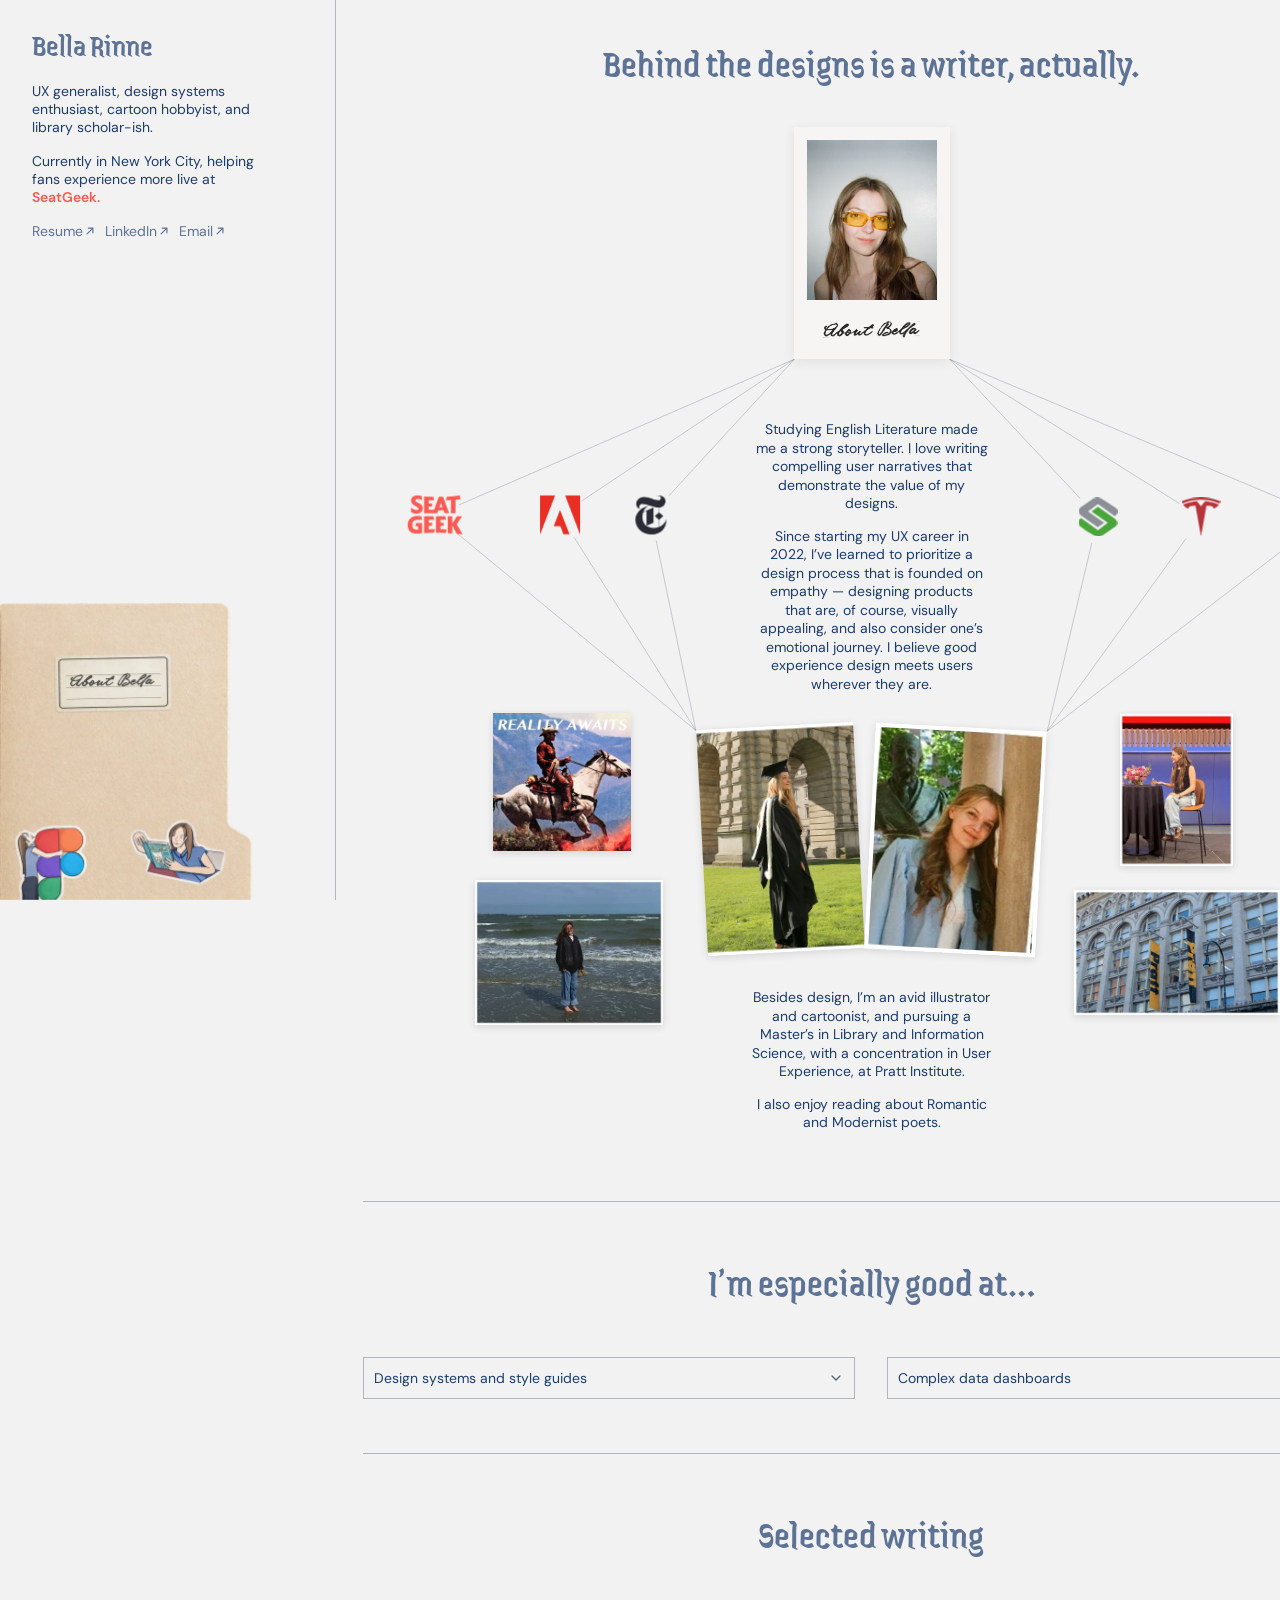
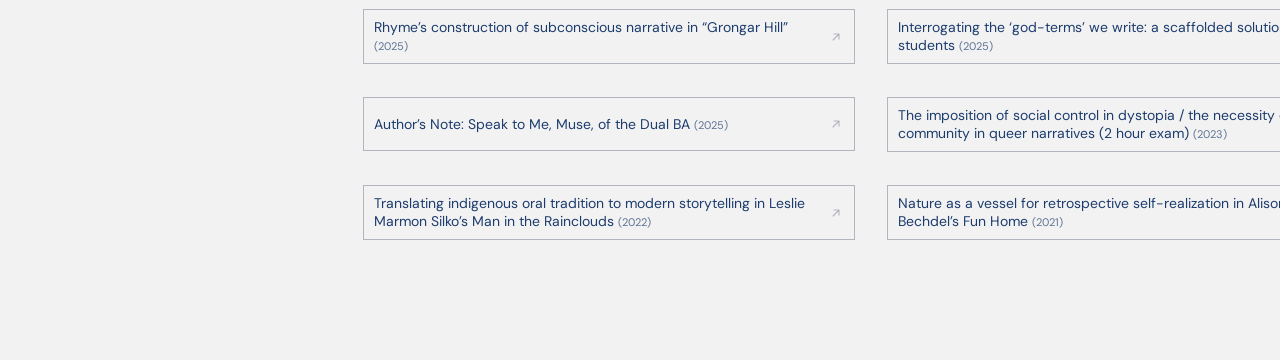
==== about.html @ 55ecacb4 "Build about page with photos flying out of the folder - About page from the Figma frame: hero collag" ====
<!DOCTYPE html>
<html lang="en">
<head>
    <meta charset="UTF-8">
    <meta name="viewport" content="width=device-width, initial-scale=1.0">
    <title>About — Bella Rinne</title>
    <meta name="description" content="Behind the designs is a writer, actually. About Bella Rinne, UX generalist and library scholar-ish.">
    <script>
        // Hide the photos until about.js flies them out of the folder (skipped for reduced motion).
        if (!window.matchMedia('(prefers-reduced-motion: reduce)').matches) document.documentElement.classList.add('intro');
    </script>
    <link rel="preconnect" href="https://fonts.googleapis.com">
    <link rel="preconnect" href="https://fonts.gstatic.com" crossorigin>
    <link href="https://fonts.googleapis.com/css2?family=DM+Sans:opsz,wght@9..40,400;9..40,600&family=Jaini&family=Jaini+Purva&display=swap" rel="stylesheet">
    <link rel="stylesheet" href="index.css">
    <link rel="stylesheet" href="site.css">
    <link rel="stylesheet" href="about.css">
    <script src="about.js" defer></script>
</head>

<body class="about">
    <aside class="sidebar">
        <a class="sidebar__name" href="index.html" aria-label="Bella Rinne — back to work">Bella Rinne</a>

        <div class="sidebar__bio">
            <p>UX generalist, design systems enthusiast, cartoon hobbyist, and library scholar-ish.</p>
            <p>Currently in New York City, helping fans experience more live at <strong class="sidebar__employer">SeatGeek.</strong></p>
        </div>

        <nav class="sidebar__links" aria-label="Contact">
            <a class="sidebar__link" href="https://read.cv/bellarinne" target="_blank" rel="noopener">Resume<svg class="sidebar__arrow" width="14" height="14" viewBox="0 0 14 14" aria-hidden="true"><use href="#icon-arrow"/></svg></a>
            <a class="sidebar__link" href="https://www.linkedin.com/in/bella-rinne/" target="_blank" rel="noopener">LinkedIn<svg class="sidebar__arrow" width="14" height="14" viewBox="0 0 14 14" aria-hidden="true"><use href="#icon-arrow"/></svg></a>
            <a class="sidebar__link" href="mailto:bella.rinne@columbia.edu">Email<svg class="sidebar__arrow" width="14" height="14" viewBox="0 0 14 14" aria-hidden="true"><use href="#icon-arrow"/></svg></a>
        </nav>
    </aside>

    <div class="divider" aria-hidden="true"></div>

    <!-- The folder, split into back and front so the photos can slide out between them -->
    <img class="folder-layer folder-layer--back collage__item collage__folder-back" src="assets/collage/folder-back.webp" alt="" aria-hidden="true">
    <img class="folder-layer folder-layer--front collage__item collage__folder-front" src="assets/collage/folder-front.webp" alt="" aria-hidden="true">

    <main class="about-page">
        <section class="about-hero" aria-labelledby="about-title">
            <h1 class="about-title about-reveal" id="about-title">Behind the designs is a writer, actually.</h1>

            <svg class="about-hero__lines about-reveal" viewBox="0 0 1016 1160" aria-hidden="true">
                <!-- polaroid corner → logo → centre photo corner; ends stop short of each logo -->
                <line x1="431.4" y1="359.2" x2="96.0" y2="504.9"/>
                <line x1="92.3" y1="531.9" x2="332.9" y2="730.5"/>
                <line x1="431.4" y1="359.2" x2="218.8" y2="500.9"/>
                <line x1="211.1" y1="537.3" x2="332.9" y2="730.5"/>
                <line x1="431.4" y1="359.2" x2="305.5" y2="496.2"/>
                <line x1="293.2" y1="540.7" x2="332.9" y2="730.5"/>
                <line x1="586.6" y1="359.2" x2="717.1" y2="498.3"/>
                <line x1="728.9" y1="542.6" x2="684.2" y2="731.2"/>
                <line x1="586.6" y1="359.2" x2="816.4" y2="503.5"/>
                <line x1="823.2" y1="538.4" x2="684.2" y2="731.2"/>
                <line x1="586.6" y1="359.2" x2="938.3" y2="507.2"/>
                <line x1="941.7" y1="533.2" x2="684.2" y2="731.2"/>
            </svg>

            <figure class="about-photo about-photo--polaroid" data-from="polaroid">
                <img class="about-photo__img" src="assets/collage/polaroid-photo.webp" alt="Bella in yellow-tinted sunglasses">
                <img class="about-polaroid__script about-reveal" src="assets/about/about-bella-script.webp" alt="About Bella">
            </figure>

            <ul class="about-logos" aria-label="Where I've worked">
                <li class="about-logo about-reveal" style="--cx: 72.2px; --cy: 515.3px;"><img src="assets/logos/seatgeek.svg" width="51" height="36" alt="SeatGeek"></li>
                <li class="about-logo about-reveal" style="--cx: 197.2px; --cy: 515.3px;"><img src="assets/logos/adobe.svg" width="39" height="38" alt="Adobe"></li>
                <li class="about-logo about-reveal" style="--cx: 287.9px; --cy: 515.3px;"><img src="assets/logos/nyt.svg" width="32" height="40" alt="The New York Times"></li>
                <li class="about-logo about-reveal" style="--cx: 734.9px; --cy: 517.3px;"><img src="assets/logos/symbotic.svg" width="39" height="39" alt="Symbotic"></li>
                <li class="about-logo about-reveal" style="--cx: 838.4px; --cy: 517.3px;"><img src="assets/logos/tesla.svg" width="39" height="39" alt="Tesla"></li>
                <li class="about-logo about-reveal" style="--cx: 962.3px; --cy: 517.3px;"><img src="assets/logos/wayfair.svg" width="39" height="39" alt="Wayfair"></li>
            </ul>

            <div class="about-copy about-copy--intro about-reveal">
                <p>Studying English Literature made me a strong storyteller. I love writing compelling user narratives that demonstrate the value of my designs.</p>
                <p>Since starting my UX career in 2022, I’ve learned to prioritize a design process that is founded on empathy — designing products that are, of course, visually appealing, and also consider one’s emotional journey. I believe good experience design meets users wherever they are.</p>
            </div>

            <img class="about-photo about-photo--horse" data-from="photo-54" src="assets/collage/image-54.webp" alt="“Reality Awaits” poster of a cowboy on a rearing horse">
            <img class="about-photo about-photo--beach" data-from="photo-52" src="assets/collage/image-52.webp" alt="Bella standing in the surf at the beach">
            <img class="about-photo about-photo--graduation" data-from="photo-51" src="assets/collage/image-51.webp" alt="Bella in graduation robes in front of a stone archway">
            <!-- TODO: stand-in cut from the mockup screenshot; replace with the real photo export -->
            <img class="about-photo about-photo--statue" data-from="statue" src="assets/about/statue-placeholder.webp" alt="Bella smiling beside a bronze bust">
            <img class="about-photo about-photo--stage" data-from="photo-50" src="assets/collage/image-50.webp" alt="Bella seated at a table on stage during a talk">
            <img class="about-photo about-photo--building" data-from="photo-53" src="assets/collage/image-53.webp" alt="Pratt Institute building with yellow banners">

            <div class="about-copy about-copy--outro about-reveal">
                <p>Besides design, I’m an avid illustrator and cartoonist, and pursuing a Master’s in Library and Information Science, with a concentration in User Experience, at Pratt Institute.</p>
                <p>I also enjoy reading about Romantic and Modernist poets.</p>
            </div>
        </section>

        <hr class="about-rule">

        <section class="about-section" aria-labelledby="skills-title">
            <h2 class="about-title" id="skills-title">I’m especially good at…</h2>
            <div class="about-grid">
                <!-- TODO: add the copy for each of these -->
                <details class="disclosure">
                    <summary>Design systems and style guides<svg class="disclosure__chevron" width="16" height="16" viewBox="0 0 16 16" aria-hidden="true"><path d="M4 6l4 4 4-4" fill="none" stroke="currentColor" stroke-width="1.2" stroke-linecap="round" stroke-linejoin="round"/></svg></summary>
                    <div class="disclosure__body"><p>Details coming soon.</p></div>
                </details>
                <details class="disclosure">
                    <summary>Complex data dashboards<svg class="disclosure__chevron" width="16" height="16" viewBox="0 0 16 16" aria-hidden="true"><path d="M4 6l4 4 4-4" fill="none" stroke="currentColor" stroke-width="1.2" stroke-linecap="round" stroke-linejoin="round"/></svg></summary>
                    <div class="disclosure__body"><p>Details coming soon.</p></div>
                </details>
            </div>
        </section>

        <hr class="about-rule">

        <section class="about-section" aria-labelledby="writing-title">
            <h2 class="about-title" id="writing-title">Selected writing</h2>
            <!-- TODO: link each piece (href="#" for now) -->
            <ul class="about-grid writing-list">
                <li><a class="writing-card" href="#"><span>Rhyme’s construction of subconscious narrative in “Grongar Hill” <span class="writing-card__year">(2025)</span></span><svg class="writing-card__arrow" width="16" height="16" viewBox="0 0 16 16" aria-hidden="true"><path d="M5 11l6-6M6 5h5v5" fill="none" stroke="currentColor" stroke-width="1.1" stroke-linecap="round" stroke-linejoin="round"/></svg></a></li>
                <li><a class="writing-card" href="#"><span>Interrogating the ‘god-terms’ we write: a scaffolded solution for students <span class="writing-card__year">(2025)</span></span><svg class="writing-card__arrow" width="16" height="16" viewBox="0 0 16 16" aria-hidden="true"><path d="M5 11l6-6M6 5h5v5" fill="none" stroke="currentColor" stroke-width="1.1" stroke-linecap="round" stroke-linejoin="round"/></svg></a></li>
                <li><a class="writing-card" href="#"><span>Author’s Note: Speak to Me, Muse, of the Dual BA <span class="writing-card__year">(2025)</span></span><svg class="writing-card__arrow" width="16" height="16" viewBox="0 0 16 16" aria-hidden="true"><path d="M5 11l6-6M6 5h5v5" fill="none" stroke="currentColor" stroke-width="1.1" stroke-linecap="round" stroke-linejoin="round"/></svg></a></li>
                <li><a class="writing-card" href="#"><span>The imposition of social control in dystopia / the necessity of community in queer narratives (2 hour exam) <span class="writing-card__year">(2023)</span></span><svg class="writing-card__arrow" width="16" height="16" viewBox="0 0 16 16" aria-hidden="true"><path d="M5 11l6-6M6 5h5v5" fill="none" stroke="currentColor" stroke-width="1.1" stroke-linecap="round" stroke-linejoin="round"/></svg></a></li>
                <li><a class="writing-card" href="#"><span>Translating indigenous oral tradition to modern storytelling in Leslie Marmon Silko’s Man in the Rainclouds <span class="writing-card__year">(2022)</span></span><svg class="writing-card__arrow" width="16" height="16" viewBox="0 0 16 16" aria-hidden="true"><path d="M5 11l6-6M6 5h5v5" fill="none" stroke="currentColor" stroke-width="1.1" stroke-linecap="round" stroke-linejoin="round"/></svg></a></li>
                <li><a class="writing-card" href="#"><span>Nature as a vessel for retrospective self-realization in Alison Bechdel’s Fun Home <span class="writing-card__year">(2021)</span></span><svg class="writing-card__arrow" width="16" height="16" viewBox="0 0 16 16" aria-hidden="true"><path d="M5 11l6-6M6 5h5v5" fill="none" stroke="currentColor" stroke-width="1.1" stroke-linecap="round" stroke-linejoin="round"/></svg></a></li>
            </ul>
        </section>
    </main>

    <svg width="0" height="0" style="position:absolute" aria-hidden="true">
        <symbol id="icon-arrow" viewBox="0 0 14 14"><path fill="currentColor" d="M10.5 4.1125C10.5 3.95779 10.4385 3.80942 10.3291 3.70002C10.2197 3.59062 10.0714 3.52917 9.91667 3.52917L5.25 3.5C5.09529 3.5 4.94692 3.56146 4.83752 3.67085C4.72812 3.78025 4.66667 3.92862 4.66667 4.08333C4.66667 4.23804 4.72812 4.38642 4.83752 4.49581C4.94692 4.60521 5.09529 4.66667 5.25 4.66667H8.49333L3.66917 9.5025C3.61449 9.55673 3.5711 9.62125 3.54148 9.69233C3.51187 9.76341 3.49662 9.83966 3.49662 9.91667C3.49662 9.99367 3.51187 10.0699 3.54148 10.141C3.5711 10.2121 3.61449 10.2766 3.66917 10.3308C3.72339 10.3855 3.78791 10.4289 3.859 10.4585C3.93008 10.4881 4.00633 10.5034 4.08333 10.5034C4.16034 10.5034 4.23659 10.4881 4.30767 10.4585C4.37875 10.4289 4.44327 10.3855 4.4975 10.3308L9.33333 5.495V8.75C9.33333 8.90471 9.39479 9.05308 9.50419 9.16248C9.61358 9.27187 9.76196 9.33333 9.91667 9.33333C10.0714 9.33333 10.2197 9.27187 10.3291 9.16248C10.4385 9.05308 10.5 8.90471 10.5 8.75V4.1125Z"/></symbol>
    </svg>
</body>
</html>
---- index.css ----
/* ==========================================================================
   Design System — source: Figma "Portfolio" › Design System
   ========================================================================== */

:root {
    /* Color variables (Figma: Variable collection) */
    --color-primary: #1c3c6e;
    --color-secondary: #5d7396;
    --color-background: #f3f2f2;
    --color-secondary-background: #dde0e5;
    --color-border: #b1b5bd;

    /* Values used in the design system but not bound to a variable */
    --color-heading: #4f70a2;
    --color-tag-text: #4e5a6d;
    --color-text-muted: rgba(28, 60, 110, 0.7);   /* Primary @ 70% */
    --color-link-hover: rgba(28, 60, 110, 0.4);   /* Primary @ 40% */
    --color-tag-background: rgba(28, 60, 110, 0.1); /* Primary @ 10% */

    /* Font families */
    --font-display: "Jaini", system-ui, sans-serif;
    --font-body: "DM Sans", system-ui, sans-serif;
}

/* Reset ------------------------------------------------------------------ */

*,
*::before,
*::after {
    box-sizing: border-box;
}

html,
body {
    margin: 0;
    padding: 0;
}

h1, h2, p, ul {
    margin: 0;
}

ul {
    list-style: none;
    padding: 0;
}

img {
    max-width: 100%;
}

/* Base ------------------------------------------------------------------- */

body {
    background-color: var(--color-background);
    color: var(--color-primary);
    font-family: var(--font-body);
    font-optical-sizing: auto;
    font-size: 14px;
    font-weight: 400;
    line-height: normal;
    -webkit-font-smoothing: antialiased;
}

/* Typography ------------------------------------------------------------- */

/* Header 1 — Jaini 40 / 46 */
h1,
.heading-1 {
    font-family: var(--font-display);
    font-size: 40px;
    font-weight: 400;
    line-height: 46px;
    color: var(--color-heading);
}

/* Header 2 — Jaini 32 / auto */
h2,
.heading-2 {
    font-family: var(--font-display);
    font-size: 32px;
    font-weight: 400;
    line-height: normal;
    color: var(--color-heading);
}

/* Text 1 — DM Sans 14 / auto */
p,
li,
.text-1 {
    font-family: var(--font-body);
    font-size: 14px;
    font-weight: 400;
    line-height: normal;
    color: var(--color-primary);
}

/* Text 2 — DM Sans 11 / auto */
small,
.text-2 {
    font-family: var(--font-body);
    font-size: 11px;
    font-weight: 400;
    line-height: normal;
    color: var(--color-text-muted);
}

/* Links ------------------------------------------------------------------ */

a,
.link {
    font-family: var(--font-body);
    font-size: 14px;
    line-height: normal;
    color: var(--color-text-muted);
    text-decoration: none;
    transition: color 0.15s ease;
}

a:hover,
a:focus-visible,
.link:hover {
    color: var(--color-link-hover);
}

a:focus-visible {
    outline: 2px solid var(--color-secondary);
    outline-offset: 2px;
    border-radius: 2px;
}

/* Tag -------------------------------------------------------------------- */

.tag {
    display: inline-flex;
    align-items: center;
    justify-content: center;
    padding: 2px 6px;
    border-radius: 4px;
    background-color: var(--color-tag-background);
    font-family: var(--font-body);
    font-size: 11px;
    font-weight: 400;
    line-height: normal;
    color: var(--color-tag-text);
    white-space: nowrap;
}
---- site.css ----
/* ==========================================================================
   Shared page chrome — sidebar, divider and the folder collage.
   Used by the home and about pages.
   ========================================================================== */

:root {
    --page-padding: 32px;
    --sidebar-width: 231px;
    --divider-x: 355.5px;          /* 32 + 231 + 92 */
}

/* Both pages crossfade into each other where the browser supports it */
@view-transition {
    navigation: auto;
}

.visually-hidden {
    position: absolute;
    width: 1px;
    height: 1px;
    margin: -1px;
    overflow: hidden;
    clip: rect(0 0 0 0);
    white-space: nowrap;
}

/* Sidebar ---------------------------------------------------------------- */

.sidebar {
    position: fixed;
    top: 23px;
    left: var(--page-padding);
    z-index: 2;
    display: flex;
    flex-direction: column;
    gap: 16px;
    width: var(--sidebar-width);
}

.sidebar__name {
    font-family: "Jaini Purva", var(--font-display);
    font-size: 32px;
    line-height: normal;
    color: var(--color-secondary);
}

.sidebar__links {
    display: flex;
    gap: 8px;
}

.sidebar__link {
    display: inline-flex;
    align-items: center;
    color: var(--color-secondary);
}

.sidebar__arrow {
    display: block;
    flex: none;
}

.sidebar__bio {
    display: flex;
    flex-direction: column;
    gap: 16px;
}

.sidebar__employer {
    font-weight: 600;
    color: #f95a52;
}

.divider {
    position: fixed;
    top: 0;
    bottom: 0;
    left: var(--divider-x);
    width: 0;
    border-left: 0.5px solid rgba(78, 90, 109, 0.4);
}

/* Collage (bottom-left, positions from the 1440×900 frame) ---------------
   The folder is the link to the about page. Each photo has a resting pose
   (--x, --y, --r). On hover, home.js gives each one a slightly random
   "spilled" pose (--hx, --hy, --hr) and timing, different every time. */

.collage {
    position: fixed;
    left: 0;
    bottom: 0;
    z-index: 1;
    display: block;
    width: 300px;
    height: 360px;
    cursor: pointer;
}

.collage:focus-visible {
    outline: 2px solid var(--color-secondary);
    outline-offset: -4px;
    border-radius: 8px;
}

.collage__item {
    --x: 0px;
    --y: 0px;
    --r: 0deg;
    --hx: var(--x);
    --hy: var(--y);
    --hr: var(--r);
    position: absolute;
    display: block;
    object-fit: cover;
    transform: translate(var(--x), var(--y)) rotate(var(--r));
    /* duration, easing and delay are re-randomised by home.js on every hover */
    transition: transform var(--dur, 450ms) var(--ease, cubic-bezier(0.34, 1.4, 0.64, 1)) var(--delay, 0ms);
}

.collage:hover .collage__item,
.collage:focus-visible .collage__item {
    transform: translate(var(--hx), var(--hy)) rotate(var(--hr));
}

.collage__folder-back {
    left: -10.71px;
    bottom: 14.58px;
    width: 315.17px;
    height: 287.98px;
    object-position: bottom;
    --r: 89.49deg;
    box-shadow: 0 1px 1.1px rgba(0, 0, 0, 0.52);
}

.collage__photo-50 {               /* red balcony */
    left: 45.54px;
    bottom: 180.02px;
    width: 122.55px;
    height: 163.87px;
    --r: 5.09deg;
    box-shadow: 1px -1px 2px rgba(0, 0, 0, 0.03);
}

.collage__photo-51 {               /* archway */
    left: 140.51px;
    bottom: 161.05px;
    width: 127.05px;
    height: 169.9px;
    --r: 2.15deg;
    box-shadow: -2px 1px 1.1px rgba(0, 0, 0, 0.4), -2px 2px 4.3px rgba(0, 0, 0, 0.38);
}

.collage__polaroid {               /* polaroid: white frame + photo move together */
    left: 182.03px;
    bottom: 72.81px;
    width: 88.22px;
    height: 112.18px;
    background: #fff;
    --r: 5deg;
    box-shadow: 0 4px 7.9px rgba(0, 0, 0, 0.14);
}

.collage__polaroid img {
    position: absolute;
    left: 5.66px;
    top: 7.15px;
    width: 73.77px;
    height: 82.52px;
    object-fit: cover;
}

.collage__photo-52 {               /* beach */
    left: 125.24px;
    bottom: -21.76px;
    width: 161.64px;
    height: 125.21px;
    --r: 6deg;
    box-shadow: -2px -2px 3.9px rgba(0, 0, 0, 0.1);
}

.collage__photo-53 {               /* blue building */
    left: 0;
    bottom: 212.57px;
    width: 166px;
    height: 101.52px;
    --r: -1.92deg;
    box-shadow: 2px 4px 2px rgba(0, 0, 0, 0.39);
}

.collage__photo-54 {               /* horse poster */
    left: 171.2px;
    bottom: 159.62px;
    width: 76.02px;
    height: 76.02px;
    --r: -4deg;
    box-shadow: 1px 1px 1.1px rgba(0, 0, 0, 0.13), 2px -1px 3.9px rgba(0, 0, 0, 0.25);
}

.collage__folder-front {
    left: -2px;
    bottom: 0;
    width: 282px;
    height: 306px;
}

@media (prefers-reduced-motion: reduce) {
    .collage__item {
        transition: none;
    }
}
---- about.css ----
/* ==========================================================================
   About page — source: Figma "Portfolio" › About (1440 wide)
   The hero is an art-directed collage, so its pieces are placed absolutely
   on a 1016px-wide stage. Positions are taken from the Figma frame.
   ========================================================================== */

:root {
    --divider-x: 335px;
    --content-x: 363px;
    --stage-width: 1016px;
    --line-color: rgba(78, 90, 109, 0.28);
}

body.about {
    overflow-x: hidden;
}

/* The page sits between the folder's back (z 1) and front (z 3), so the
   photos can slide out from inside the folder. */
.about .sidebar { z-index: 4; }

.folder-layer {
    position: fixed;
    pointer-events: none;
}

.folder-layer--back  { z-index: 1; }
.folder-layer--front { z-index: 3; }

.about-page {
    position: relative;
    z-index: 2;
    width: calc(var(--content-x) + var(--stage-width));
    padding-left: var(--content-x);
    padding-bottom: 120px;
}

.about-title {
    font-family: "Jaini Purva", var(--font-display);
    font-size: 40px;
    line-height: 46px;
    font-weight: 400;
    text-align: center;
    color: var(--color-secondary);
}

/* Hero ------------------------------------------------------------------- */

.about-hero {
    position: relative;
    width: var(--stage-width);
    height: 1160px;
}

.about-hero > .about-title {
    position: absolute;
    top: 40px;
    left: 0;
    right: 0;
}

.about-hero__lines {
    position: absolute;
    inset: 0;
    width: 100%;
    height: 100%;
    overflow: visible;
}

.about-hero__lines line {
    stroke: var(--line-color);
    stroke-width: 1;
}

.about-photo {
    --r: 0deg;
    position: absolute;
    margin: 0;
    display: block;
    object-fit: cover;
    rotate: var(--r);
    box-shadow: 0 2px 8px rgba(0, 0, 0, 0.12);
}

.about-photo--polaroid {
    left: 431.4px;
    top: 126.9px;
    width: 155.2px;
    height: 232.3px;
    background: #f7f5f4;
    box-shadow: 0 3px 12px rgba(0, 0, 0, 0.08);
}

.about-photo--polaroid .about-photo__img {
    position: absolute;
    left: 8.2%;
    top: 5.5%;
    width: 83.6%;
    height: 68.9%;
    object-fit: cover;
}

.about-polaroid__script {
    position: absolute;
    left: 50%;
    top: 194px;
    width: 97px;
    margin-left: -48.5px;          /* centred without translate, which the fade-in animates */
}

.about-photo--horse      { left: 129.8px; top: 712.5px; width: 138.6px; height: 138.6px; }
.about-photo--beach      { left: 112.2px; top: 880.4px; width: 187.4px; height: 144.4px; }
.about-photo--graduation { left: 338.7px; top: 726.3px; width: 157.2px; height: 226.3px; --r: -3deg; }
.about-photo--statue     { left: 507.4px; top: 726.6px; width: 171px;   height: 225.6px; --r: 3deg; border: 4px solid #fff; }
.about-photo--stage      { left: 757.4px; top: 714.4px; width: 112.2px; height: 151.3px; }
.about-photo--building   { left: 710.5px; top: 890px;   width: 206px;   height: 125px; }

.about-logos {
    position: absolute;
    inset: 0;
    pointer-events: none;
}

.about-logo {
    position: absolute;
    left: var(--cx);
    top: var(--cy);
    translate: -50% -50%;
}

.about-logo img {
    display: block;
    height: 39px;
    width: auto;
}

.about-copy {
    position: absolute;
    display: flex;
    flex-direction: column;
    gap: 14px;
    text-align: center;
}

.about-copy p {
    line-height: 18.5px;
}

.about-copy--intro { left: 392.5px; top: 420px; width: 232px; }
.about-copy--outro { left: 383.5px; top: 988px; width: 250px; }

/* Sections below the hero ----------------------------------------------- */

.about-rule {
    width: var(--stage-width);
    margin: 41px 0 0;
    border: 0;
    border-top: 0.5px solid rgba(78, 90, 109, 0.4);
}

.about-section {
    width: var(--stage-width);
    padding-top: 57px;
    display: flex;
    flex-direction: column;
    gap: 52px;
}

.about-section + .about-rule {
    margin-top: 54px;
}

.about-grid {
    display: grid;
    grid-template-columns: 1fr 1fr;
    gap: 33px 32px;
    align-items: start;
}

.disclosure {
    border: 0.5px solid var(--color-border);
}

.disclosure summary {
    display: flex;
    align-items: center;
    justify-content: space-between;
    min-height: 40px;
    padding: 0 10px;
    color: var(--color-primary);
    cursor: pointer;
    list-style: none;
}

.disclosure summary::-webkit-details-marker { display: none; }

.disclosure__chevron {
    flex: none;
    color: var(--color-tag-text);
    transition: rotate 200ms ease;
}

.disclosure[open] .disclosure__chevron { rotate: 180deg; }

.disclosure__body {
    padding: 0 10px 12px;
}

.disclosure summary:focus-visible,
.writing-card:focus-visible {
    outline: 2px solid var(--color-secondary);
    outline-offset: 2px;
}

.writing-list li { display: flex; }

.writing-card {
    display: flex;
    align-items: center;
    justify-content: space-between;
    gap: 16px;
    width: 100%;
    min-height: 54px;
    padding: 8px 10px;
    border: 0.5px solid var(--color-border);
    color: var(--color-primary);
    line-height: 18px;
    transition: border-color 150ms ease;
}

.writing-card:hover,
.writing-card:focus-visible {
    color: var(--color-primary);
    border-color: var(--color-secondary);
}

.writing-card__year {
    font-size: 11px;
    color: var(--color-text-muted);
}

.writing-card__arrow {
    flex: none;
    color: var(--color-border);
    transition: color 150ms ease;
}

.writing-card:hover .writing-card__arrow { color: var(--color-secondary); }

/* Intro: hidden until about.js runs it (html.intro is set in <head>).
   Failsafe: if the script never runs, everything shows after 2.5s. */

.intro .about-photo,
.intro .about-reveal {
    opacity: 0;
    animation: intro-failsafe 0s linear 2.5s forwards;
}

@keyframes intro-failsafe {
    to { opacity: 1; }
}
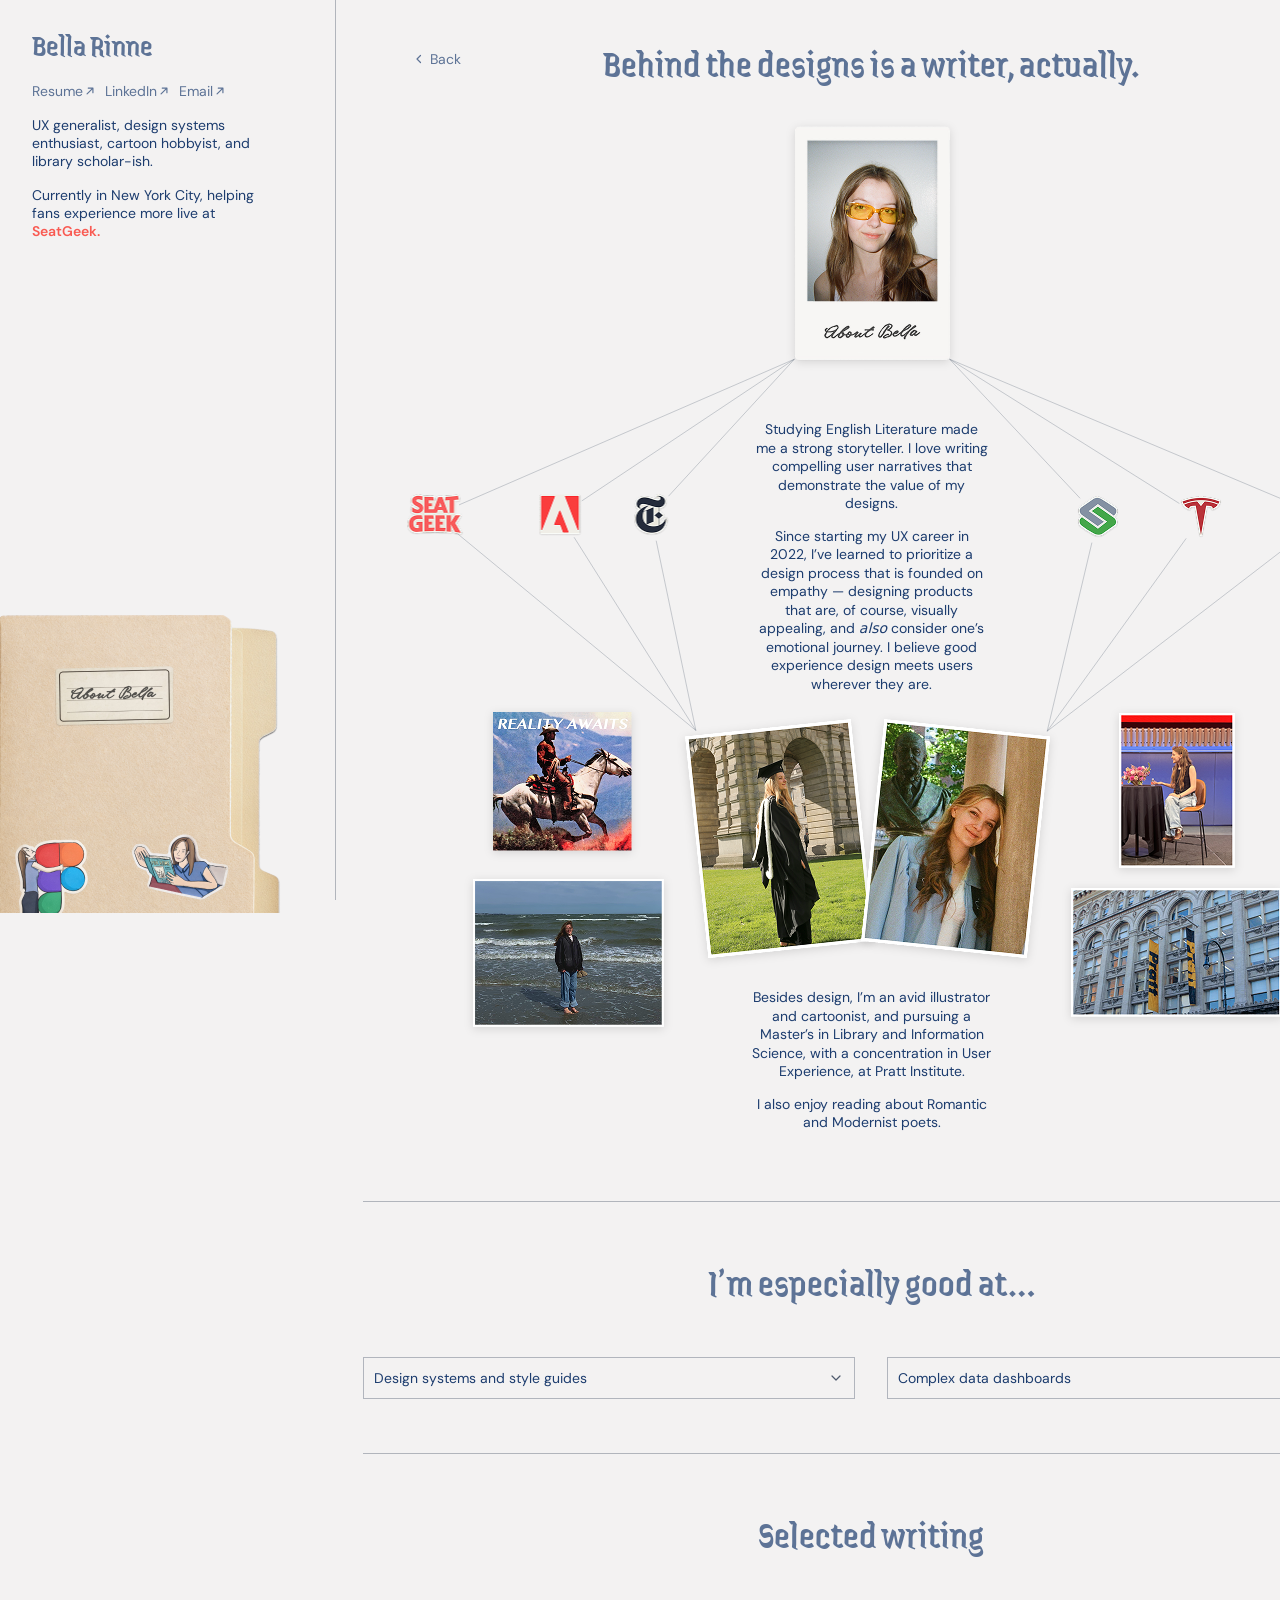
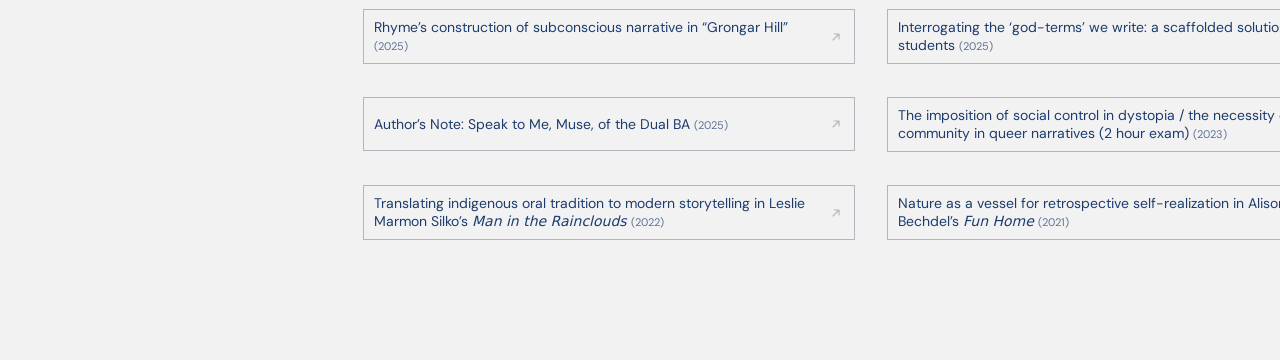
==== commit 5a471a44: "About page: use exported images and updated design - Exported polaroid, photos, folder and logo stic" ====
--- a/about.html
+++ b/about.html
@@ -22,26 +22,27 @@
     <aside class="sidebar">
         <a class="sidebar__name" href="index.html" aria-label="Bella Rinne — back to work">Bella Rinne</a>
 
-        <div class="sidebar__bio">
-            <p>UX generalist, design systems enthusiast, cartoon hobbyist, and library scholar-ish.</p>
-            <p>Currently in New York City, helping fans experience more live at <strong class="sidebar__employer">SeatGeek.</strong></p>
-        </div>
-
         <nav class="sidebar__links" aria-label="Contact">
             <a class="sidebar__link" href="https://read.cv/bellarinne" target="_blank" rel="noopener">Resume<svg class="sidebar__arrow" width="14" height="14" viewBox="0 0 14 14" aria-hidden="true"><use href="#icon-arrow"/></svg></a>
             <a class="sidebar__link" href="https://www.linkedin.com/in/bella-rinne/" target="_blank" rel="noopener">LinkedIn<svg class="sidebar__arrow" width="14" height="14" viewBox="0 0 14 14" aria-hidden="true"><use href="#icon-arrow"/></svg></a>
             <a class="sidebar__link" href="mailto:bella.rinne@columbia.edu">Email<svg class="sidebar__arrow" width="14" height="14" viewBox="0 0 14 14" aria-hidden="true"><use href="#icon-arrow"/></svg></a>
         </nav>
+
+        <div class="sidebar__bio">
+            <p>UX generalist, design systems enthusiast, cartoon hobbyist, and library scholar-ish.</p>
+            <p>Currently in New York City, helping fans experience more live at <strong class="sidebar__employer">SeatGeek.</strong></p>
+        </div>
     </aside>
 
     <div class="divider" aria-hidden="true"></div>
 
     <!-- The folder, split into back and front so the photos can slide out between them -->
-    <img class="folder-layer folder-layer--back collage__item collage__folder-back" src="assets/collage/folder-back.webp" alt="" aria-hidden="true">
-    <img class="folder-layer folder-layer--front collage__item collage__folder-front" src="assets/collage/folder-front.webp" alt="" aria-hidden="true">
+    <img class="folder-layer folder-layer--back" src="assets/about/folder-back.png" alt="" aria-hidden="true">
+    <img class="folder-layer folder-layer--front" src="assets/about/folder-front.png" alt="" aria-hidden="true">
 
     <main class="about-page">
         <section class="about-hero" aria-labelledby="about-title">
+            <a class="about-back about-reveal" href="index.html"><svg width="14" height="14" viewBox="0 0 14 14" aria-hidden="true"><path d="M8.5 3.5L5 7l3.5 3.5" fill="none" stroke="currentColor" stroke-width="1.2" stroke-linecap="round" stroke-linejoin="round"/></svg>Back</a>
             <h1 class="about-title about-reveal" id="about-title">Behind the designs is a writer, actually.</h1>
 
             <svg class="about-hero__lines about-reveal" viewBox="0 0 1016 1160" aria-hidden="true">
@@ -60,32 +61,28 @@
                 <line x1="941.7" y1="533.2" x2="684.2" y2="731.2"/>
             </svg>
 
-            <figure class="about-photo about-photo--polaroid" data-from="polaroid">
-                <img class="about-photo__img" src="assets/collage/polaroid-photo.webp" alt="Bella in yellow-tinted sunglasses">
-                <img class="about-polaroid__script about-reveal" src="assets/about/about-bella-script.webp" alt="About Bella">
-            </figure>
+            <img class="about-photo about-photo--polaroid" data-from="polaroid" src="assets/about/polaroid.png" width="157" height="235" alt="Polaroid of Bella in yellow-tinted sunglasses, captioned “About Bella”">
 
             <ul class="about-logos" aria-label="Where I've worked">
-                <li class="about-logo about-reveal" style="--cx: 72.2px; --cy: 515.3px;"><img src="assets/logos/seatgeek.svg" width="51" height="36" alt="SeatGeek"></li>
-                <li class="about-logo about-reveal" style="--cx: 197.2px; --cy: 515.3px;"><img src="assets/logos/adobe.svg" width="39" height="38" alt="Adobe"></li>
-                <li class="about-logo about-reveal" style="--cx: 287.9px; --cy: 515.3px;"><img src="assets/logos/nyt.svg" width="32" height="40" alt="The New York Times"></li>
-                <li class="about-logo about-reveal" style="--cx: 734.9px; --cy: 517.3px;"><img src="assets/logos/symbotic.svg" width="39" height="39" alt="Symbotic"></li>
-                <li class="about-logo about-reveal" style="--cx: 838.4px; --cy: 517.3px;"><img src="assets/logos/tesla.svg" width="39" height="39" alt="Tesla"></li>
-                <li class="about-logo about-reveal" style="--cx: 962.3px; --cy: 517.3px;"><img src="assets/logos/wayfair.svg" width="39" height="39" alt="Wayfair"></li>
+                <li class="about-logo about-reveal" style="--cx: 72.2px; --cy: 515.3px;"><img src="assets/about/sticker-seatgeek.png" width="57" height="42" alt="SeatGeek"></li>
+                <li class="about-logo about-reveal" style="--cx: 197.2px; --cy: 515.3px;"><img src="assets/about/sticker-adobe.png" width="43" height="42" alt="Adobe"></li>
+                <li class="about-logo about-reveal" style="--cx: 287.9px; --cy: 515.3px;"><img src="assets/about/sticker-nyt.png" width="35" height="42" alt="The New York Times"></li>
+                <li class="about-logo about-reveal" style="--cx: 734.9px; --cy: 517.3px;"><img src="assets/about/sticker-symbotic.png" width="42" height="42" alt="Symbotic"></li>
+                <li class="about-logo about-reveal" style="--cx: 838.4px; --cy: 517.3px;"><img src="assets/about/sticker-tesla.png" width="42" height="42" alt="Tesla"></li>
+                <li class="about-logo about-reveal" style="--cx: 962.3px; --cy: 517.3px;"><img src="assets/about/sticker-wayfair.png" width="42" height="42" alt="Wayfair"></li>
             </ul>
 
             <div class="about-copy about-copy--intro about-reveal">
                 <p>Studying English Literature made me a strong storyteller. I love writing compelling user narratives that demonstrate the value of my designs.</p>
-                <p>Since starting my UX career in 2022, I’ve learned to prioritize a design process that is founded on empathy — designing products that are, of course, visually appealing, and also consider one’s emotional journey. I believe good experience design meets users wherever they are.</p>
+                <p>Since starting my UX career in 2022, I’ve learned to prioritize a design process that is founded on empathy — designing products that are, of course, visually appealing, and <em>also</em> consider one’s emotional journey. I believe good experience design meets users wherever they are.</p>
             </div>
 
-            <img class="about-photo about-photo--horse" data-from="photo-54" src="assets/collage/image-54.webp" alt="“Reality Awaits” poster of a cowboy on a rearing horse">
-            <img class="about-photo about-photo--beach" data-from="photo-52" src="assets/collage/image-52.webp" alt="Bella standing in the surf at the beach">
-            <img class="about-photo about-photo--graduation" data-from="photo-51" src="assets/collage/image-51.webp" alt="Bella in graduation robes in front of a stone archway">
-            <!-- TODO: stand-in cut from the mockup screenshot; replace with the real photo export -->
-            <img class="about-photo about-photo--statue" data-from="statue" src="assets/about/statue-placeholder.webp" alt="Bella smiling beside a bronze bust">
-            <img class="about-photo about-photo--stage" data-from="photo-50" src="assets/collage/image-50.webp" alt="Bella seated at a table on stage during a talk">
-            <img class="about-photo about-photo--building" data-from="photo-53" src="assets/collage/image-53.webp" alt="Pratt Institute building with yellow banners">
+            <img class="about-photo about-photo--horse" data-from="photo-54" src="assets/about/reality-awaits.png" width="139" height="139" alt="“Reality Awaits” poster of a cowboy on a rearing horse">
+            <img class="about-photo about-photo--beach" data-from="photo-52" src="assets/about/beach.png" width="191" height="148" alt="Bella standing in the surf at the beach">
+            <img class="about-photo about-photo--graduation" data-from="photo-51" src="assets/about/trinity.png" width="190" height="240" alt="Bella in graduation robes in front of a stone archway at Trinity College Dublin">
+            <img class="about-photo about-photo--statue" data-from="statue" src="assets/about/columbia.png" width="190" height="240" alt="Bella smiling beside a bronze bust at Columbia">
+            <img class="about-photo about-photo--stage" data-from="photo-50" src="assets/about/adobe-talk.png" width="116" height="155" alt="Bella seated at a table on stage during a talk at Adobe">
+            <img class="about-photo about-photo--building" data-from="photo-53" src="assets/about/pratt.png" width="211" height="129" alt="Pratt Institute building with yellow banners">
 
             <div class="about-copy about-copy--outro about-reveal">
                 <p>Besides design, I’m an avid illustrator and cartoonist, and pursuing a Master’s in Library and Information Science, with a concentration in User Experience, at Pratt Institute.</p>
@@ -120,8 +117,8 @@
                 <li><a class="writing-card" href="#"><span>Interrogating the ‘god-terms’ we write: a scaffolded solution for students <span class="writing-card__year">(2025)</span></span><svg class="writing-card__arrow" width="16" height="16" viewBox="0 0 16 16" aria-hidden="true"><path d="M5 11l6-6M6 5h5v5" fill="none" stroke="currentColor" stroke-width="1.1" stroke-linecap="round" stroke-linejoin="round"/></svg></a></li>
                 <li><a class="writing-card" href="#"><span>Author’s Note: Speak to Me, Muse, of the Dual BA <span class="writing-card__year">(2025)</span></span><svg class="writing-card__arrow" width="16" height="16" viewBox="0 0 16 16" aria-hidden="true"><path d="M5 11l6-6M6 5h5v5" fill="none" stroke="currentColor" stroke-width="1.1" stroke-linecap="round" stroke-linejoin="round"/></svg></a></li>
                 <li><a class="writing-card" href="#"><span>The imposition of social control in dystopia / the necessity of community in queer narratives (2 hour exam) <span class="writing-card__year">(2023)</span></span><svg class="writing-card__arrow" width="16" height="16" viewBox="0 0 16 16" aria-hidden="true"><path d="M5 11l6-6M6 5h5v5" fill="none" stroke="currentColor" stroke-width="1.1" stroke-linecap="round" stroke-linejoin="round"/></svg></a></li>
-                <li><a class="writing-card" href="#"><span>Translating indigenous oral tradition to modern storytelling in Leslie Marmon Silko’s Man in the Rainclouds <span class="writing-card__year">(2022)</span></span><svg class="writing-card__arrow" width="16" height="16" viewBox="0 0 16 16" aria-hidden="true"><path d="M5 11l6-6M6 5h5v5" fill="none" stroke="currentColor" stroke-width="1.1" stroke-linecap="round" stroke-linejoin="round"/></svg></a></li>
-                <li><a class="writing-card" href="#"><span>Nature as a vessel for retrospective self-realization in Alison Bechdel’s Fun Home <span class="writing-card__year">(2021)</span></span><svg class="writing-card__arrow" width="16" height="16" viewBox="0 0 16 16" aria-hidden="true"><path d="M5 11l6-6M6 5h5v5" fill="none" stroke="currentColor" stroke-width="1.1" stroke-linecap="round" stroke-linejoin="round"/></svg></a></li>
+                <li><a class="writing-card" href="#"><span>Translating indigenous oral tradition to modern storytelling in Leslie Marmon Silko’s <em>Man in the Rainclouds</em> <span class="writing-card__year">(2022)</span></span><svg class="writing-card__arrow" width="16" height="16" viewBox="0 0 16 16" aria-hidden="true"><path d="M5 11l6-6M6 5h5v5" fill="none" stroke="currentColor" stroke-width="1.1" stroke-linecap="round" stroke-linejoin="round"/></svg></a></li>
+                <li><a class="writing-card" href="#"><span>Nature as a vessel for retrospective self-realization in Alison Bechdel’s <em>Fun Home</em> <span class="writing-card__year">(2021)</span></span><svg class="writing-card__arrow" width="16" height="16" viewBox="0 0 16 16" aria-hidden="true"><path d="M5 11l6-6M6 5h5v5" fill="none" stroke="currentColor" stroke-width="1.1" stroke-linecap="round" stroke-linejoin="round"/></svg></a></li>
             </ul>
         </section>
     </main>
--- a/about.css
+++ b/about.css
@@ -22,6 +22,14 @@
 .folder-layer {
     position: fixed;
     pointer-events: none;
+}
+
+.folder-layer--back,
+.folder-layer--front {
+    left: 0;
+    bottom: -13px;
+    width: 288px;
+    height: 311px;
 }
 
 .folder-layer--back  { z-index: 1; }
@@ -72,48 +80,22 @@
     stroke-width: 1;
 }
 
+/* Photo exports come with their borders (and, for the two centre photos,
+   their tilt) built in, so they're placed at their natural size. */
 .about-photo {
-    --r: 0deg;
-    position: absolute;
-    margin: 0;
+    position: absolute;
     display: block;
-    object-fit: cover;
-    rotate: var(--r);
-    box-shadow: 0 2px 8px rgba(0, 0, 0, 0.12);
-}
-
-.about-photo--polaroid {
-    left: 431.4px;
-    top: 126.9px;
-    width: 155.2px;
-    height: 232.3px;
-    background: #f7f5f4;
-    box-shadow: 0 3px 12px rgba(0, 0, 0, 0.08);
-}
-
-.about-photo--polaroid .about-photo__img {
-    position: absolute;
-    left: 8.2%;
-    top: 5.5%;
-    width: 83.6%;
-    height: 68.9%;
-    object-fit: cover;
-}
-
-.about-polaroid__script {
-    position: absolute;
-    left: 50%;
-    top: 194px;
-    width: 97px;
-    margin-left: -48.5px;          /* centred without translate, which the fade-in animates */
-}
-
-.about-photo--horse      { left: 129.8px; top: 712.5px; width: 138.6px; height: 138.6px; }
-.about-photo--beach      { left: 112.2px; top: 880.4px; width: 187.4px; height: 144.4px; }
-.about-photo--graduation { left: 338.7px; top: 726.3px; width: 157.2px; height: 226.3px; --r: -3deg; }
-.about-photo--statue     { left: 507.4px; top: 726.6px; width: 171px;   height: 225.6px; --r: 3deg; border: 4px solid #fff; }
-.about-photo--stage      { left: 757.4px; top: 714.4px; width: 112.2px; height: 151.3px; }
-.about-photo--building   { left: 710.5px; top: 890px;   width: 206px;   height: 125px; }
+    height: auto;                  /* keeps the aspect while the intro animates width */
+    filter: drop-shadow(0 2px 5px rgba(0, 0, 0, 0.12));
+}
+
+.about-photo--polaroid   { left: 430.5px; top: 125.5px; }
+.about-photo--horse      { left: 129.6px; top: 712.3px; }
+.about-photo--beach      { left: 110.4px; top: 878.6px; }
+.about-photo--graduation { left: 322.3px; top: 719.4px; }
+.about-photo--statue     { left: 497.9px; top: 719.4px; }
+.about-photo--stage      { left: 755.5px; top: 712.5px; }
+.about-photo--building   { left: 708px;   top: 888px; }
 
 .about-logos {
     position: absolute;
@@ -130,8 +112,16 @@
 
 .about-logo img {
     display: block;
-    height: 39px;
-    width: auto;
+}
+
+.about-back {
+    position: absolute;
+    left: 49px;
+    top: 50px;
+    display: inline-flex;
+    align-items: center;
+    gap: 4px;
+    color: var(--color-secondary);
 }
 
 .about-copy {
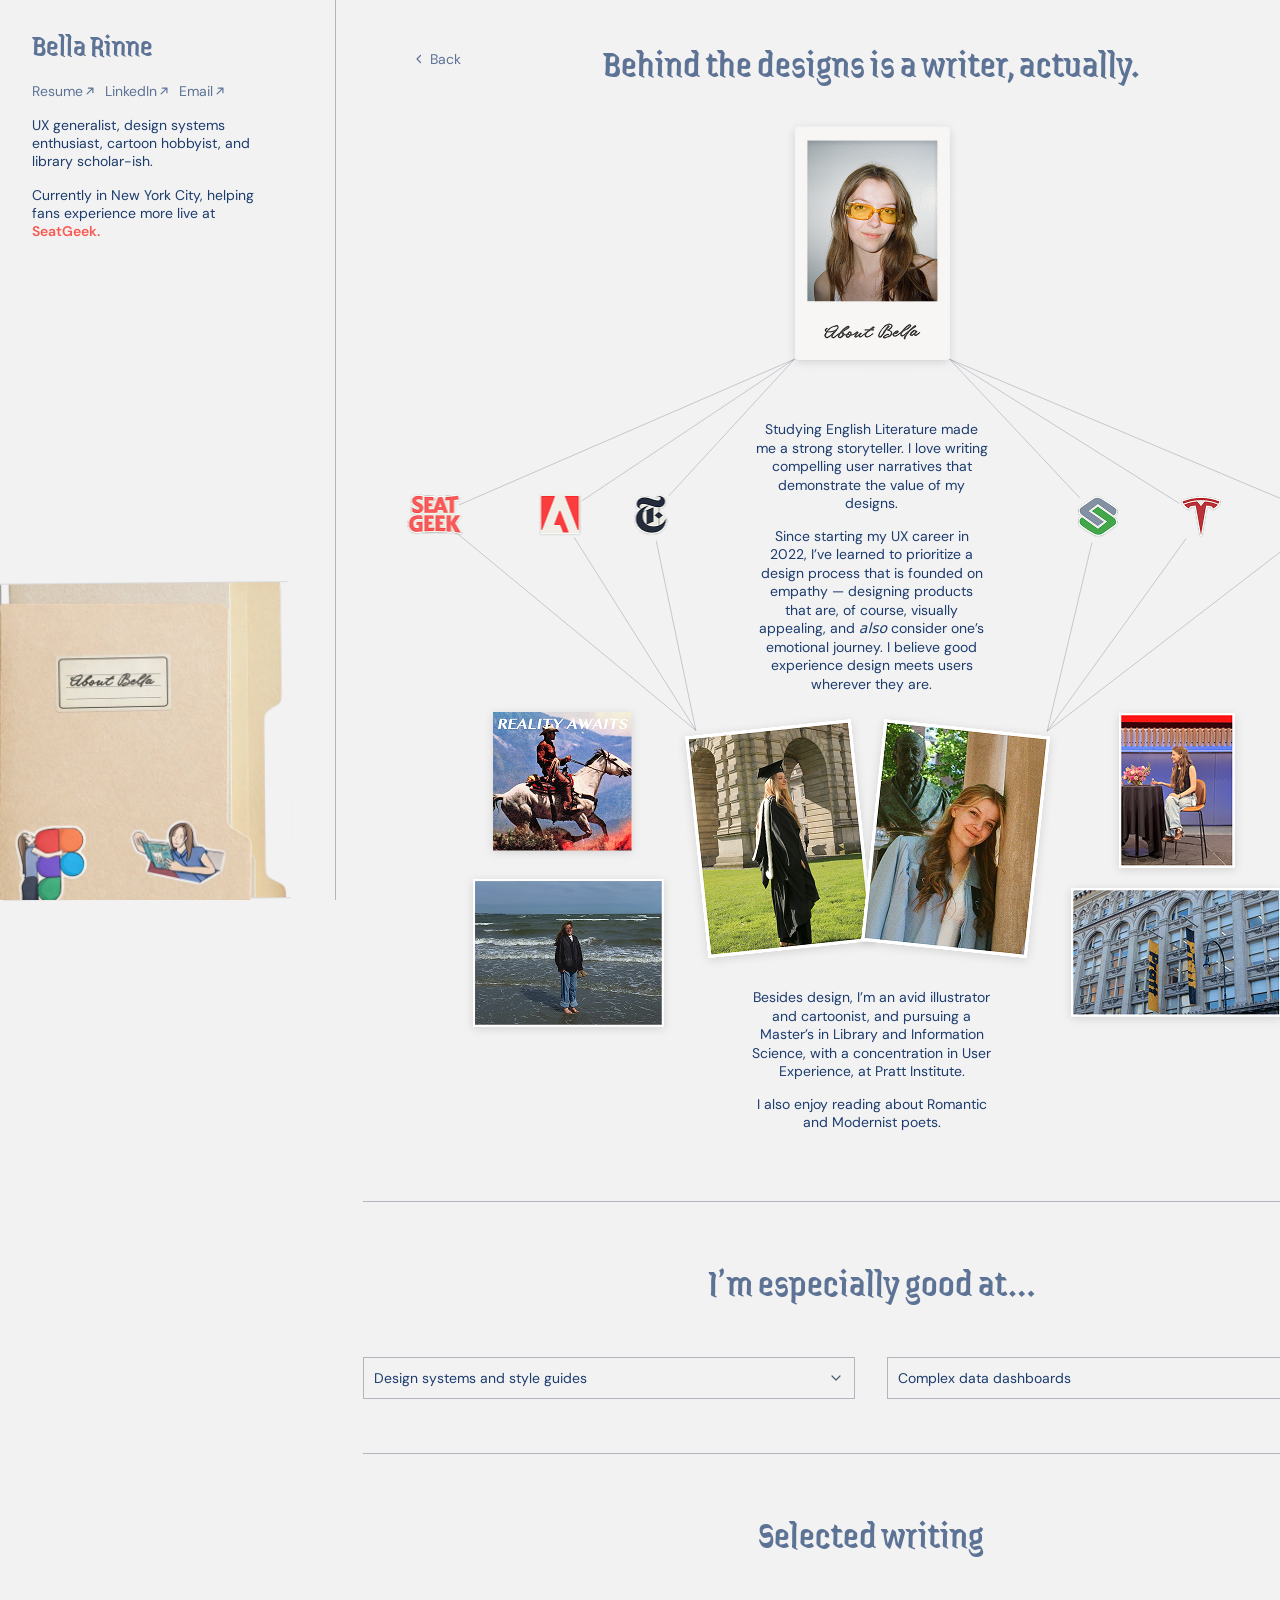
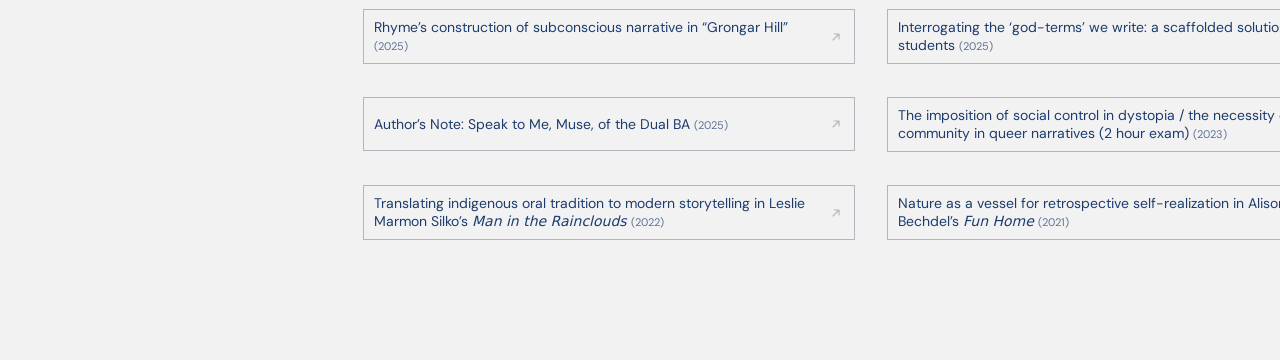
==== commit dad04330: "About page: sharp folder, fly photos back into it on the way home - Use the home page's higher-resol" ====
--- a/about.html
+++ b/about.html
@@ -36,9 +36,12 @@
 
     <div class="divider" aria-hidden="true"></div>
 
-    <!-- The folder, split into back and front so the photos can slide out between them -->
-    <img class="folder-layer folder-layer--back" src="assets/about/folder-back.png" alt="" aria-hidden="true">
-    <img class="folder-layer folder-layer--front" src="assets/about/folder-front.png" alt="" aria-hidden="true">
+    <!-- The folder (same images and position as on the home page), split into back and front so the
+         photos can slide out between them. The front is a link back to the home page. -->
+    <img class="folder-layer folder-layer--back collage__item collage__folder-back" src="assets/collage/folder-back.webp" alt="" aria-hidden="true">
+    <a class="folder-layer folder-layer--front folder-link" href="index.html" aria-label="Back to work">
+        <img class="collage__item collage__folder-front" src="assets/collage/folder-front.webp" alt="">
+    </a>
 
     <main class="about-page">
         <section class="about-hero" aria-labelledby="about-title">
--- a/about.css
+++ b/about.css
@@ -19,21 +19,36 @@
    photos can slide out from inside the folder. */
 .about .sidebar { z-index: 4; }
 
+/* Folder back and front sit exactly where they do on the home page
+   (positions come from site.css), but as fixed layers of their own. */
 .folder-layer {
     position: fixed;
+}
+
+.folder-layer--back {
+    z-index: 1;
     pointer-events: none;
 }
 
-.folder-layer--back,
-.folder-layer--front {
+.folder-link {
+    z-index: 3;
     left: 0;
-    bottom: -13px;
-    width: 288px;
-    height: 311px;
-}
-
-.folder-layer--back  { z-index: 1; }
-.folder-layer--front { z-index: 3; }
+    bottom: 0;
+    width: 282px;
+    height: 306px;
+    cursor: pointer;
+}
+
+.folder-link .collage__folder-front {
+    left: -2px;
+    bottom: 0;
+}
+
+.folder-link:focus-visible {
+    outline: 2px solid var(--color-secondary);
+    outline-offset: -4px;
+    border-radius: 8px;
+}
 
 .about-page {
     position: relative;
@@ -70,6 +85,7 @@
 .about-hero__lines {
     position: absolute;
     inset: 0;
+    pointer-events: none;          /* decorative; mustn't block the Back link */
     width: 100%;
     height: 100%;
     overflow: visible;
@@ -116,6 +132,7 @@
 
 .about-back {
     position: absolute;
+    z-index: 1;                    /* above the full-width heading */
     left: 49px;
     top: 50px;
     display: inline-flex;
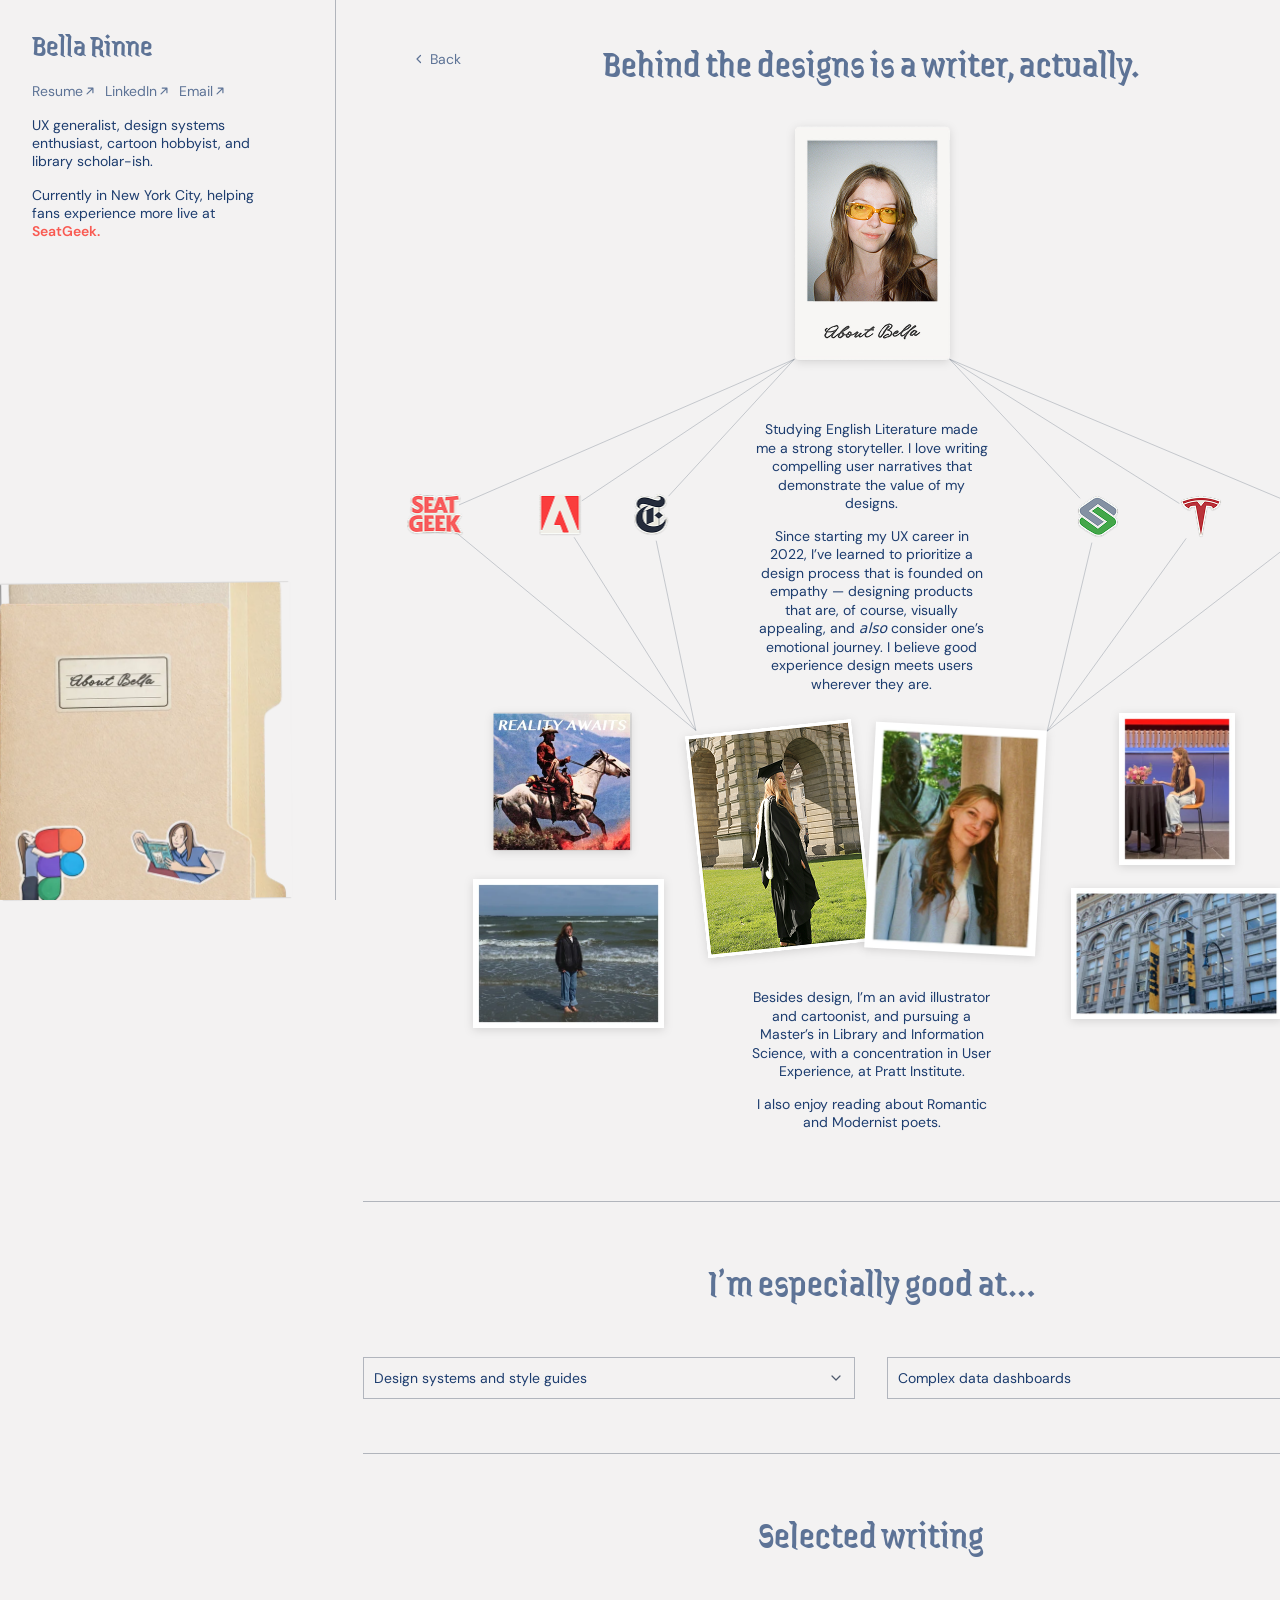
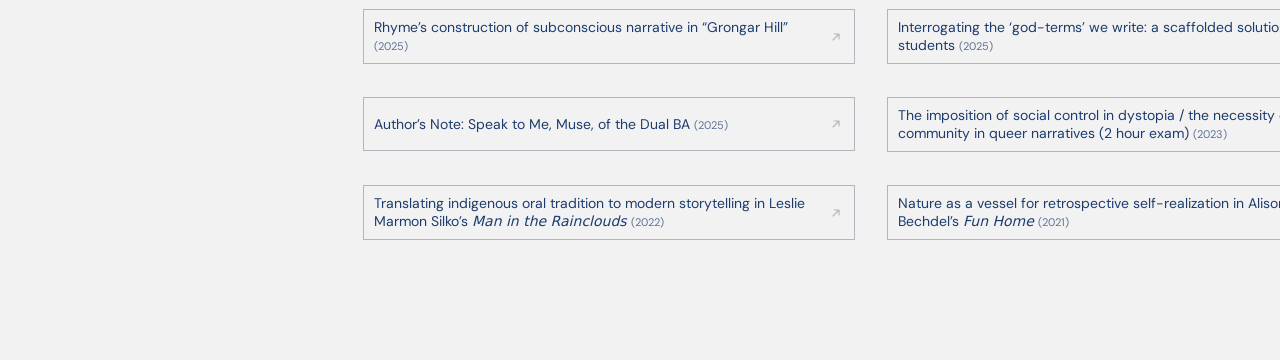
==== commit e9908168: "About page: high-resolution photos, remove low-res originals - Replace the 1x Adobe talk, Columbia, " ====
--- a/about.html
+++ b/about.html
@@ -80,12 +80,12 @@
                 <p>Since starting my UX career in 2022, I’ve learned to prioritize a design process that is founded on empathy — designing products that are, of course, visually appealing, and <em>also</em> consider one’s emotional journey. I believe good experience design meets users wherever they are.</p>
             </div>
 
-            <img class="about-photo about-photo--horse" data-from="photo-54" src="assets/about/reality-awaits.png" width="139" height="139" alt="“Reality Awaits” poster of a cowboy on a rearing horse">
-            <img class="about-photo about-photo--beach" data-from="photo-52" src="assets/about/beach.png" width="191" height="148" alt="Bella standing in the surf at the beach">
+            <img class="about-photo about-photo--horse" data-from="photo-54" src="assets/about/reality-awaits.webp" width="139" height="139" alt="“Reality Awaits” poster of a cowboy on a rearing horse">
+            <img class="about-photo about-photo--beach" data-from="photo-52" src="assets/about/beach.webp" width="191" height="148" alt="Bella standing in the surf at the beach">
             <img class="about-photo about-photo--graduation" data-from="photo-51" src="assets/about/trinity.png" width="190" height="240" alt="Bella in graduation robes in front of a stone archway at Trinity College Dublin">
-            <img class="about-photo about-photo--statue" data-from="statue" src="assets/about/columbia.png" width="190" height="240" alt="Bella smiling beside a bronze bust at Columbia">
-            <img class="about-photo about-photo--stage" data-from="photo-50" src="assets/about/adobe-talk.png" width="116" height="155" alt="Bella seated at a table on stage during a talk at Adobe">
-            <img class="about-photo about-photo--building" data-from="photo-53" src="assets/about/pratt.png" width="211" height="129" alt="Pratt Institute building with yellow banners">
+            <img class="about-photo about-photo--statue" data-from="statue" src="assets/about/columbia.webp" width="171" height="226" alt="Bella smiling beside a bronze bust at Columbia">
+            <img class="about-photo about-photo--stage" data-from="photo-50" src="assets/about/adobe-talk.webp" width="116" height="155" alt="Bella seated at a table on stage during a talk at Adobe">
+            <img class="about-photo about-photo--building" data-from="photo-53" src="assets/about/pratt.webp" width="211" height="129" alt="Pratt Institute building with yellow banners">
 
             <div class="about-copy about-copy--outro about-reveal">
                 <p>Besides design, I’m an avid illustrator and cartoonist, and pursuing a Master’s in Library and Information Science, with a concentration in User Experience, at Pratt Institute.</p>
--- a/about.css
+++ b/about.css
@@ -96,8 +96,8 @@
     stroke-width: 1;
 }
 
-/* Photo exports come with their borders (and, for the two centre photos,
-   their tilt) built in, so they're placed at their natural size. */
+/* The polaroid and the graduation photo come with their frame/border (and
+   tilt) built in; the others get a white border and tilt below. */
 .about-photo {
     position: absolute;
     display: block;
@@ -106,12 +106,23 @@
 }
 
 .about-photo--polaroid   { left: 430.5px; top: 125.5px; }
-.about-photo--horse      { left: 129.6px; top: 712.3px; }
-.about-photo--beach      { left: 110.4px; top: 878.6px; }
+.about-photo--horse      { left: 129.6px; top: 712.3px; width: 139px; }
+.about-photo--beach      { left: 110.4px; top: 878.6px; width: 191px; }
 .about-photo--graduation { left: 322.3px; top: 719.4px; }
-.about-photo--statue     { left: 497.9px; top: 719.4px; }
-.about-photo--stage      { left: 755.5px; top: 712.5px; }
-.about-photo--building   { left: 708px;   top: 888px; }
+.about-photo--statue     { left: 507.4px; top: 726.4px; width: 171px; --r: 3deg; border-width: 4px; }
+.about-photo--stage      { left: 755.5px; top: 712.5px; width: 116px; }
+.about-photo--building   { left: 708px;   top: 888px;   width: 211px; }
+
+/* These exports have no border or tilt of their own, so add them here */
+.about-photo--beach,
+.about-photo--statue,
+.about-photo--stage,
+.about-photo--building {
+    border: 3px solid #fff;
+    rotate: var(--r, 0deg);
+}
+
+.about-photo--statue { border-width: 4px; }
 
 .about-logos {
     position: absolute;
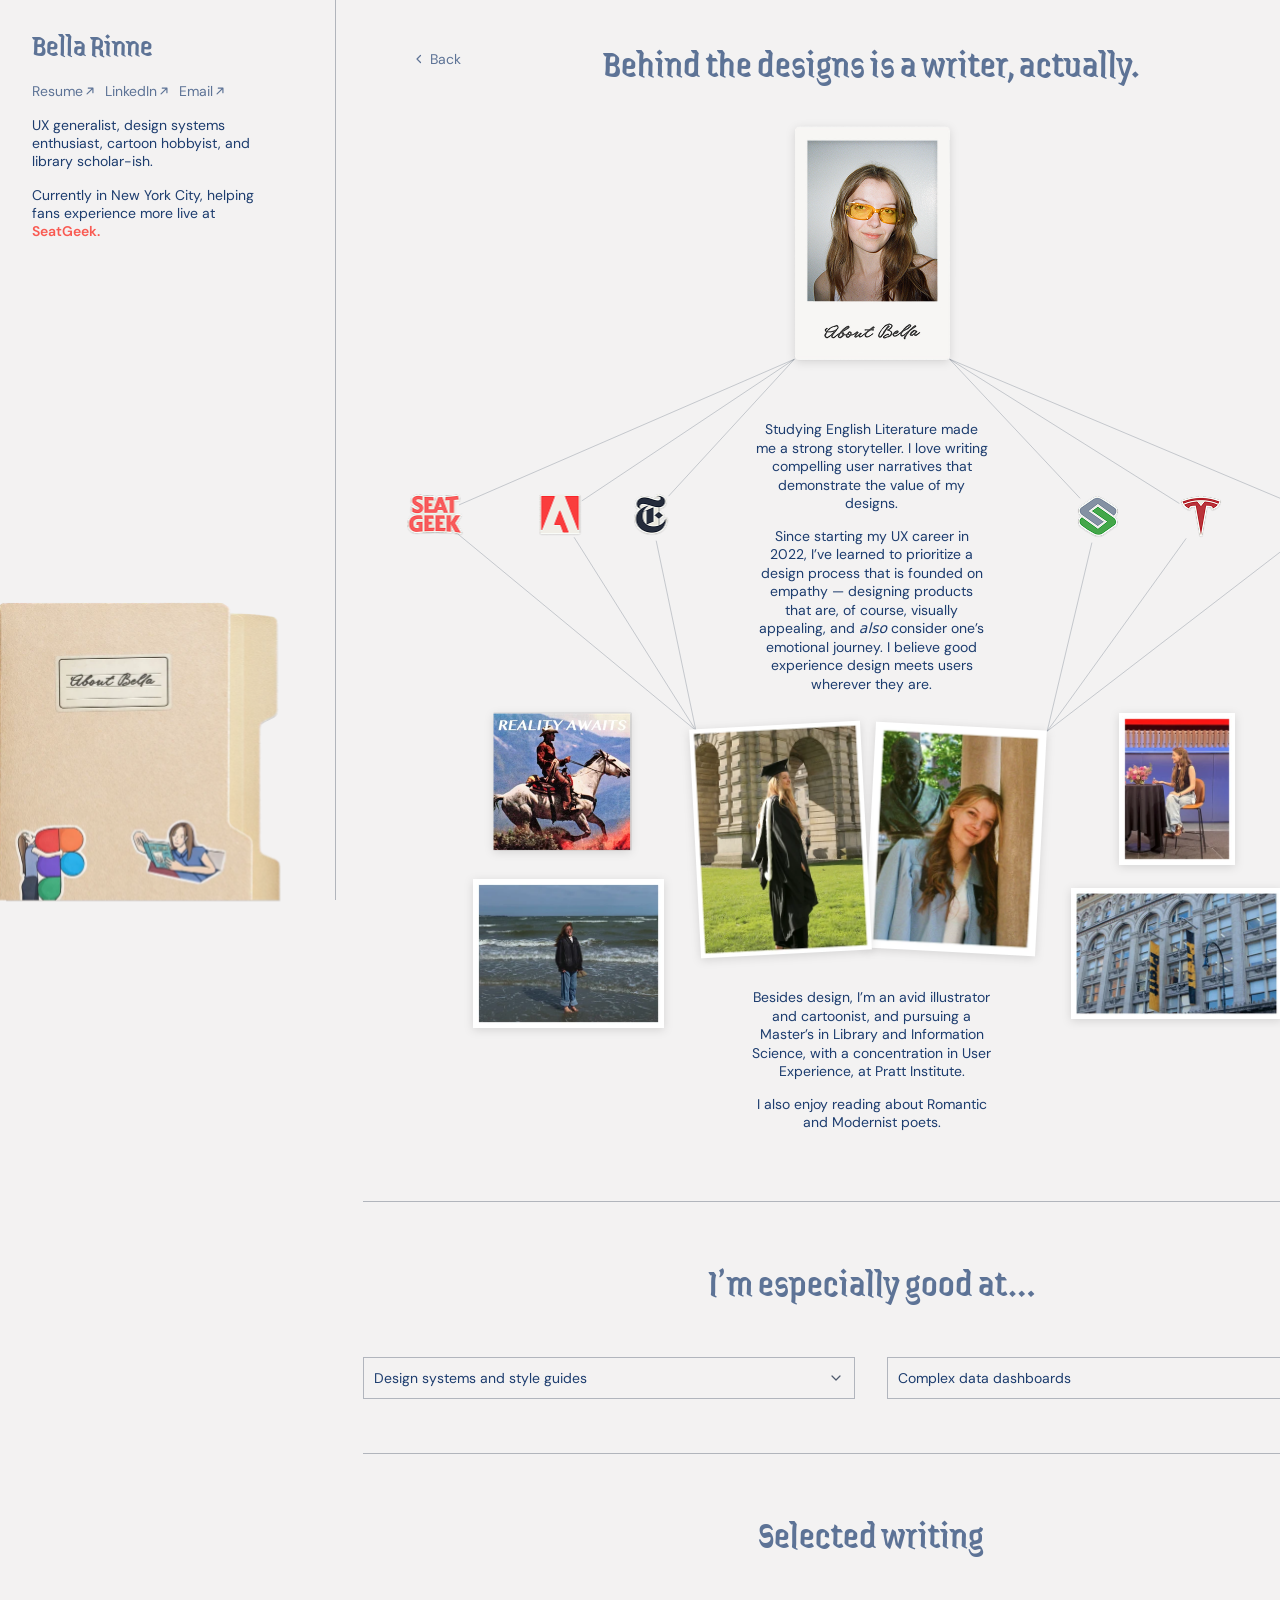
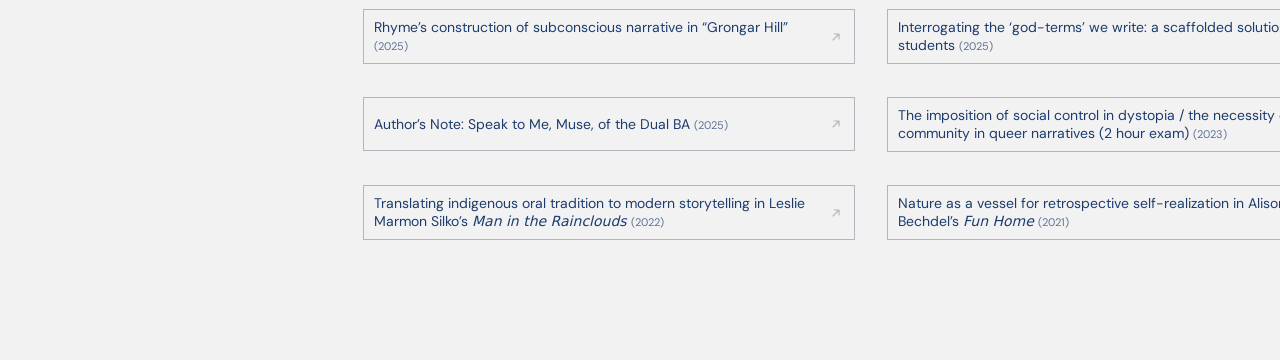
==== commit 6a228c16: "About page: photos leave and land in exactly their folder spots - Animate width and height together " ====
--- a/about.html
+++ b/about.html
@@ -36,11 +36,11 @@
 
     <div class="divider" aria-hidden="true"></div>
 
-    <!-- The folder (same images and position as on the home page), split into back and front so the
+    <!-- The folder (its front lines up exactly with the home page's), split into back and front so the
          photos can slide out between them. The front is a link back to the home page. -->
-    <img class="folder-layer folder-layer--back collage__item collage__folder-back" src="assets/collage/folder-back.webp" alt="" aria-hidden="true">
-    <a class="folder-layer folder-layer--front folder-link" href="index.html" aria-label="Back to work">
-        <img class="collage__item collage__folder-front" src="assets/collage/folder-front.webp" alt="">
+    <img class="folder-layer folder-layer--back folder-art" src="assets/about/folder-back.webp" alt="" aria-hidden="true">
+    <a class="folder-layer folder-link" href="index.html" aria-label="Back to work">
+        <img class="folder-art" src="assets/about/folder-front.webp" alt="">
     </a>
 
     <main class="about-page">
@@ -82,7 +82,7 @@
 
             <img class="about-photo about-photo--horse" data-from="photo-54" src="assets/about/reality-awaits.webp" width="139" height="139" alt="“Reality Awaits” poster of a cowboy on a rearing horse">
             <img class="about-photo about-photo--beach" data-from="photo-52" src="assets/about/beach.webp" width="191" height="148" alt="Bella standing in the surf at the beach">
-            <img class="about-photo about-photo--graduation" data-from="photo-51" src="assets/about/trinity.png" width="190" height="240" alt="Bella in graduation robes in front of a stone archway at Trinity College Dublin">
+            <img class="about-photo about-photo--graduation" data-from="photo-51" src="assets/about/trinity.webp" width="171" height="229" alt="Bella in graduation robes in front of a stone archway at Trinity College Dublin">
             <img class="about-photo about-photo--statue" data-from="statue" src="assets/about/columbia.webp" width="171" height="226" alt="Bella smiling beside a bronze bust at Columbia">
             <img class="about-photo about-photo--stage" data-from="photo-50" src="assets/about/adobe-talk.webp" width="116" height="155" alt="Bella seated at a table on stage during a talk at Adobe">
             <img class="about-photo about-photo--building" data-from="photo-53" src="assets/about/pratt.webp" width="211" height="129" alt="Pratt Institute building with yellow banners">
--- a/about.css
+++ b/about.css
@@ -19,10 +19,18 @@
    photos can slide out from inside the folder. */
 .about .sidebar { z-index: 4; }
 
-/* Folder back and front sit exactly where they do on the home page
-   (positions come from site.css), but as fixed layers of their own. */
+/* The folder's front lines up exactly with the home page's folder front
+   (left -2px, bottom 0, 282px wide there); back and front are fixed layers. */
 .folder-layer {
     position: fixed;
+}
+
+.folder-art {
+    position: fixed;
+    left: -2.16px;
+    bottom: -1.46px;
+    width: 287.7px;
+    height: 313px;
 }
 
 .folder-layer--back {
@@ -34,14 +42,9 @@
     z-index: 3;
     left: 0;
     bottom: 0;
-    width: 282px;
-    height: 306px;
+    width: 252px;
+    height: 296px;
     cursor: pointer;
-}
-
-.folder-link .collage__folder-front {
-    left: -2px;
-    bottom: 0;
 }
 
 .folder-link:focus-visible {
@@ -96,30 +99,33 @@
     stroke-width: 1;
 }
 
-/* The polaroid and the graduation photo come with their frame/border (and
-   tilt) built in; the others get a white border and tilt below. */
+/* Photos are placed by their top-left corner on the 1016px stage; tilts are
+   set with --r. */
 .about-photo {
     position: absolute;
     display: block;
-    height: auto;                  /* keeps the aspect while the intro animates width */
+    height: auto;
+    object-fit: cover;             /* the intro sizes each photo to its exact spot in the folder */
     filter: drop-shadow(0 2px 5px rgba(0, 0, 0, 0.12));
 }
 
-.about-photo--polaroid   { left: 430.5px; top: 125.5px; }
-.about-photo--horse      { left: 129.6px; top: 712.3px; width: 139px; }
-.about-photo--beach      { left: 110.4px; top: 878.6px; width: 191px; }
-.about-photo--graduation { left: 322.3px; top: 719.4px; }
-.about-photo--statue     { left: 507.4px; top: 726.4px; width: 171px; --r: 3deg; border-width: 4px; }
-.about-photo--stage      { left: 755.5px; top: 712.5px; width: 116px; }
-.about-photo--building   { left: 708px;   top: 888px;   width: 211px; }
-
-/* These exports have no border or tilt of their own, so add them here */
+/* z-index = stacking order inside the folder (same as the home page) */
+.about-photo--polaroid   { left: 430.5px; top: 125.5px; z-index: 3; }
+.about-photo--horse      { left: 129.6px; top: 712.3px; width: 139px; z-index: 6; }
+.about-photo--beach      { left: 110.4px; top: 878.6px; width: 191px; z-index: 4; }
+.about-photo--graduation { left: 331.8px; top: 725px;   width: 171px; z-index: 2; --r: -3deg; }
+.about-photo--statue     { left: 507.4px; top: 726.4px; width: 171px; z-index: 1; --r: 3deg; }
+.about-photo--stage      { left: 755.5px; top: 712.5px; width: 116px; z-index: 1; }
+.about-photo--building   { left: 708px;   top: 888px;   width: 211px; z-index: 5; }
+
+.about-photo { rotate: var(--r, 0deg); }
+
+/* Exports without a white border of their own get one here */
 .about-photo--beach,
 .about-photo--statue,
 .about-photo--stage,
 .about-photo--building {
     border: 3px solid #fff;
-    rotate: var(--r, 0deg);
 }
 
 .about-photo--statue { border-width: 4px; }
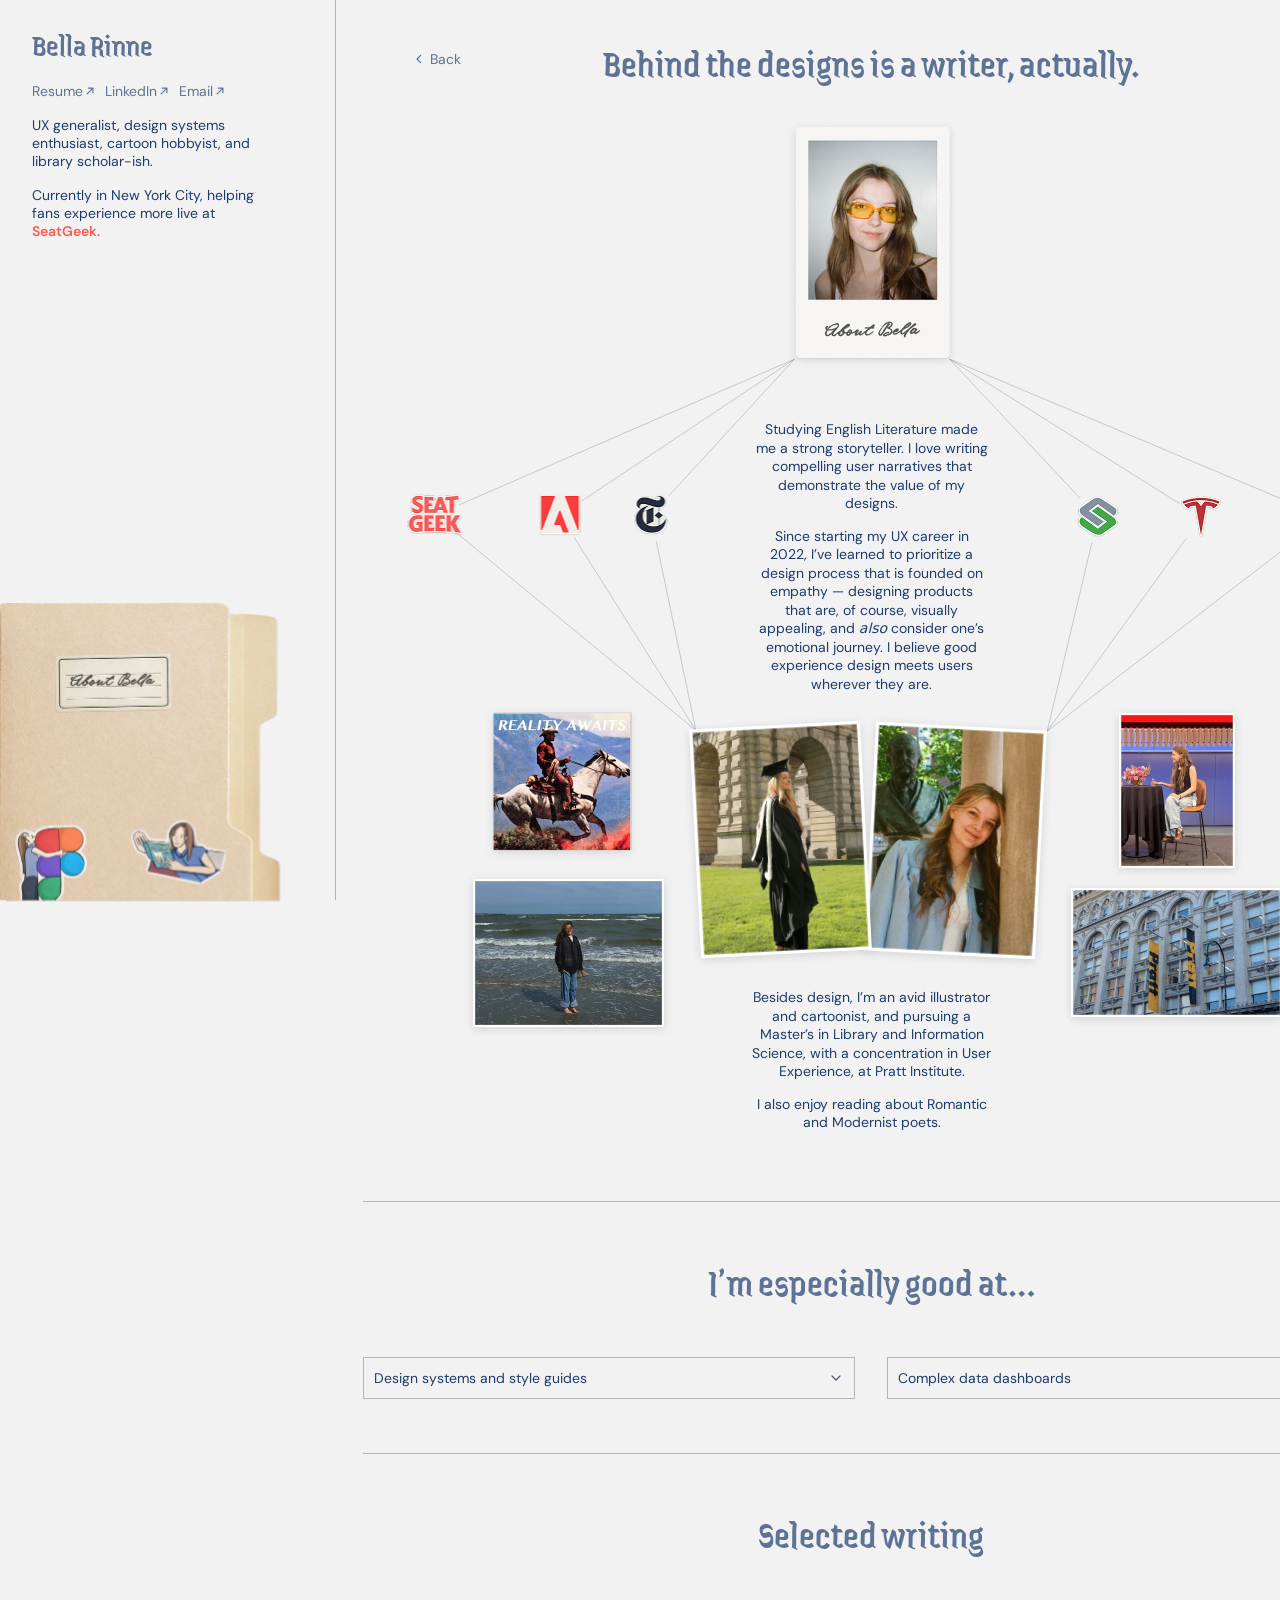
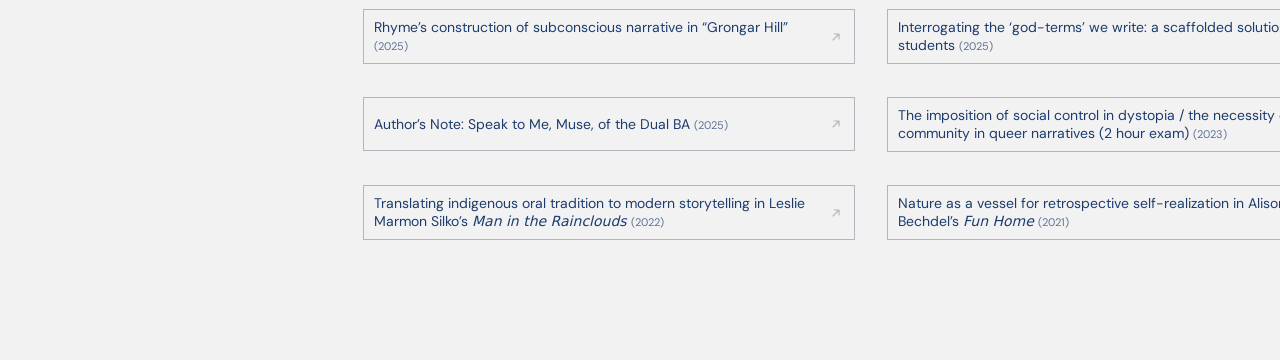
==== commit 43966d19: "Higher-resolution polaroid on the home folder and about page Co-Authored-By: Claude Opus 5.5 <norepl" ====
--- a/about.html
+++ b/about.html
@@ -38,9 +38,9 @@
 
     <!-- The folder (its front lines up exactly with the home page's), split into back and front so the
          photos can slide out between them. The front is a link back to the home page. -->
-    <img class="folder-layer folder-layer--back folder-art" src="assets/about/folder-back.webp" alt="" aria-hidden="true">
+    <img class="folder-layer folder-layer--back folder-art" src="assets/collage/folder-back.webp" alt="" aria-hidden="true">
     <a class="folder-layer folder-link" href="index.html" aria-label="Back to work">
-        <img class="folder-art" src="assets/about/folder-front.webp" alt="">
+        <img class="folder-art" src="assets/collage/folder-front.webp" alt="">
     </a>
 
     <main class="about-page">
@@ -64,7 +64,7 @@
                 <line x1="941.7" y1="533.2" x2="684.2" y2="731.2"/>
             </svg>
 
-            <img class="about-photo about-photo--polaroid" data-from="polaroid" src="assets/about/polaroid.png" width="157" height="235" alt="Polaroid of Bella in yellow-tinted sunglasses, captioned “About Bella”">
+            <img class="about-photo about-photo--polaroid" data-from="polaroid" src="assets/about/polaroid.webp" width="157" height="235" alt="Polaroid of Bella in yellow-tinted sunglasses, captioned “About Bella”">
 
             <ul class="about-logos" aria-label="Where I've worked">
                 <li class="about-logo about-reveal" style="--cx: 72.2px; --cy: 515.3px;"><img src="assets/about/sticker-seatgeek.png" width="57" height="42" alt="SeatGeek"></li>
--- a/site.css
+++ b/site.css
@@ -111,7 +111,7 @@
     --hr: var(--r);
     position: absolute;
     display: block;
-    object-fit: cover;
+    object-fit: cover;             /* each photo is cropped to its spot, as on the about page */
     transform: translate(var(--x), var(--y)) rotate(var(--r));
     /* duration, easing and delay are re-randomised by home.js on every hover */
     transition: transform var(--dur, 450ms) var(--ease, cubic-bezier(0.34, 1.4, 0.64, 1)) var(--delay, 0ms);
@@ -122,14 +122,12 @@
     transform: translate(var(--hx), var(--hy)) rotate(var(--hr));
 }
 
-.collage__folder-back {
-    left: -10.71px;
-    bottom: 14.58px;
-    width: 315.17px;
-    height: 287.98px;
-    object-position: bottom;
-    --r: 89.49deg;
-    box-shadow: 0 1px 1.1px rgba(0, 0, 0, 0.52);
+.collage__folder-back,
+.collage__folder-front {           /* same folder files and spot on both pages */
+    left: -2.16px;
+    bottom: -1.46px;
+    width: 287.7px;
+    height: 313px;
 }
 
 .collage__photo-50 {               /* red balcony */
@@ -150,23 +148,13 @@
     box-shadow: -2px 1px 1.1px rgba(0, 0, 0, 0.4), -2px 2px 4.3px rgba(0, 0, 0, 0.38);
 }
 
-.collage__polaroid {               /* polaroid: white frame + photo move together */
+.collage__polaroid {               /* polaroid (frame and photo are one image) */
     left: 182.03px;
     bottom: 72.81px;
     width: 88.22px;
     height: 112.18px;
-    background: #fff;
     --r: 5deg;
     box-shadow: 0 4px 7.9px rgba(0, 0, 0, 0.14);
-}
-
-.collage__polaroid img {
-    position: absolute;
-    left: 5.66px;
-    top: 7.15px;
-    width: 73.77px;
-    height: 82.52px;
-    object-fit: cover;
 }
 
 .collage__photo-52 {               /* beach */
@@ -196,12 +184,7 @@
     box-shadow: 1px 1px 1.1px rgba(0, 0, 0, 0.13), 2px -1px 3.9px rgba(0, 0, 0, 0.25);
 }
 
-.collage__folder-front {
-    left: -2px;
-    bottom: 0;
-    width: 282px;
-    height: 306px;
-}
+
 
 @media (prefers-reduced-motion: reduce) {
     .collage__item {
--- a/about.css
+++ b/about.css
@@ -119,16 +119,6 @@
 .about-photo--building   { left: 708px;   top: 888px;   width: 211px; z-index: 5; }
 
 .about-photo { rotate: var(--r, 0deg); }
-
-/* Exports without a white border of their own get one here */
-.about-photo--beach,
-.about-photo--statue,
-.about-photo--stage,
-.about-photo--building {
-    border: 3px solid #fff;
-}
-
-.about-photo--statue { border-width: 4px; }
 
 .about-logos {
     position: absolute;
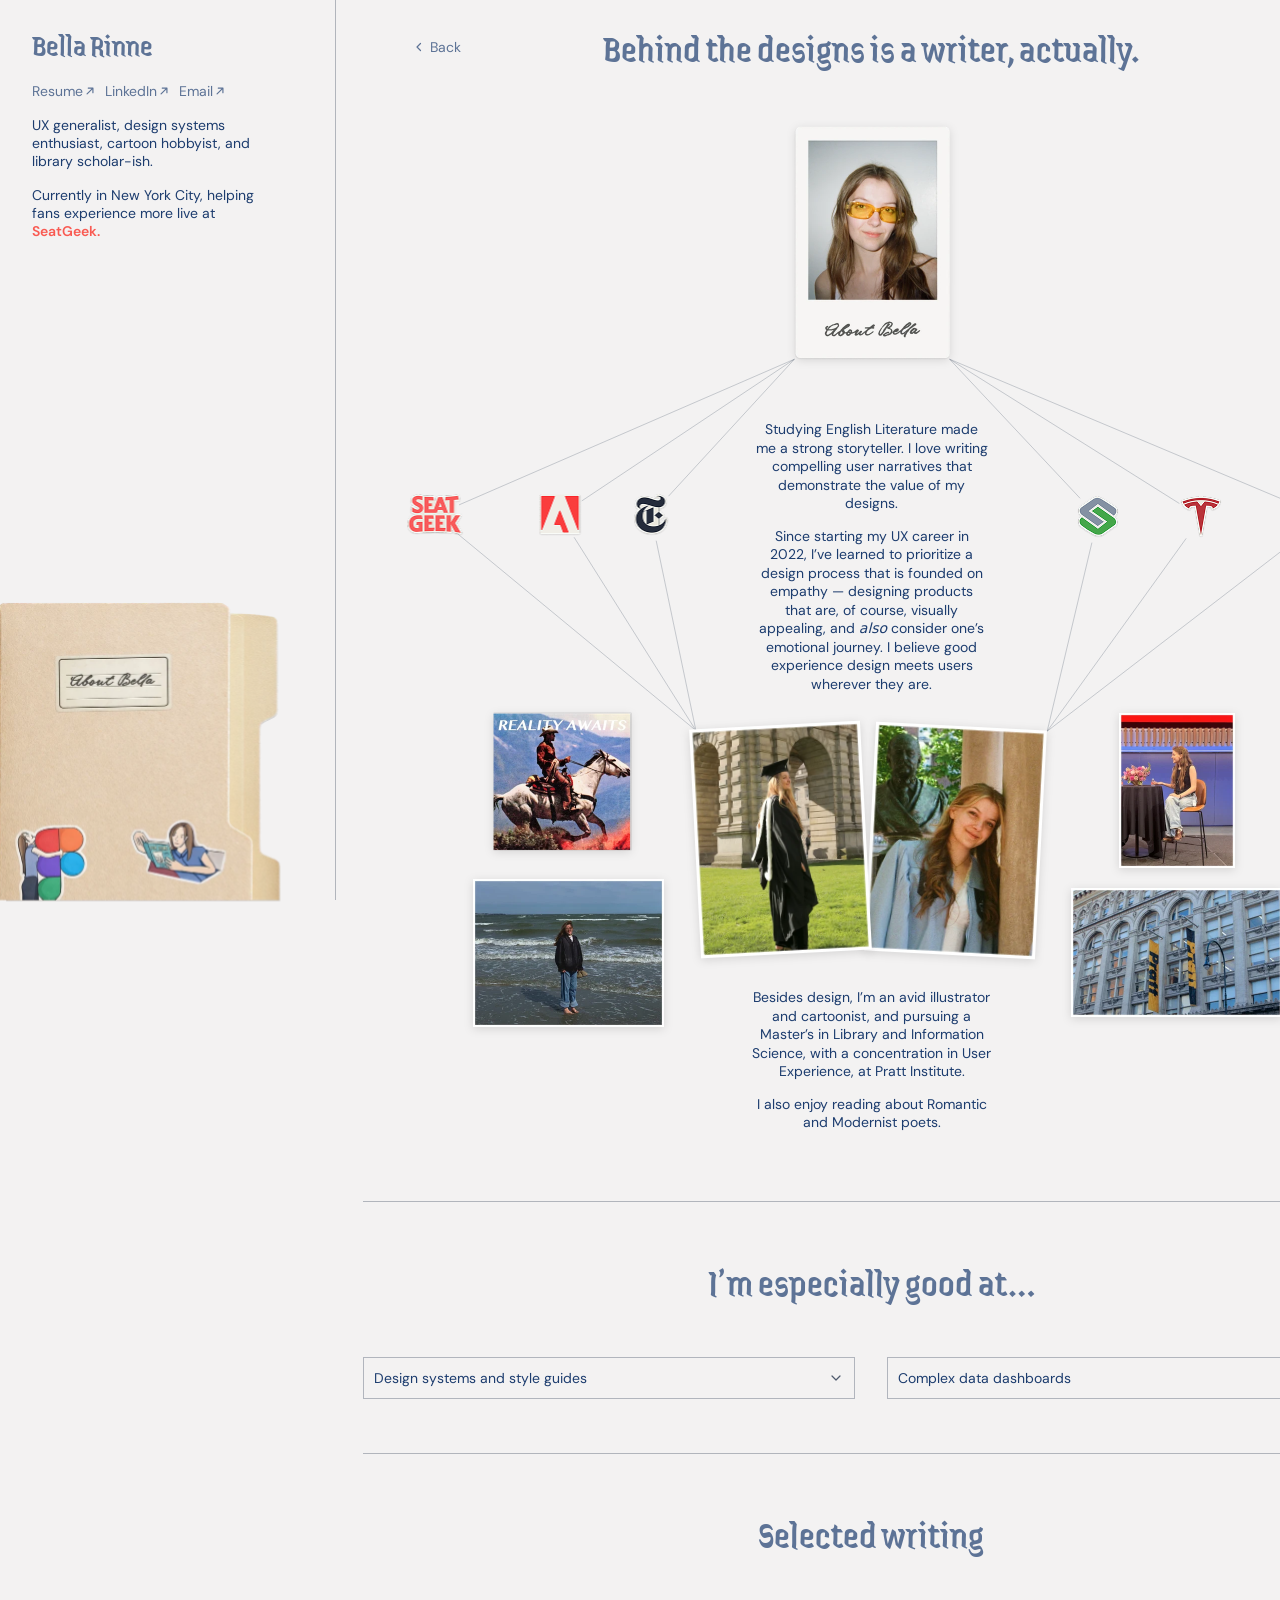
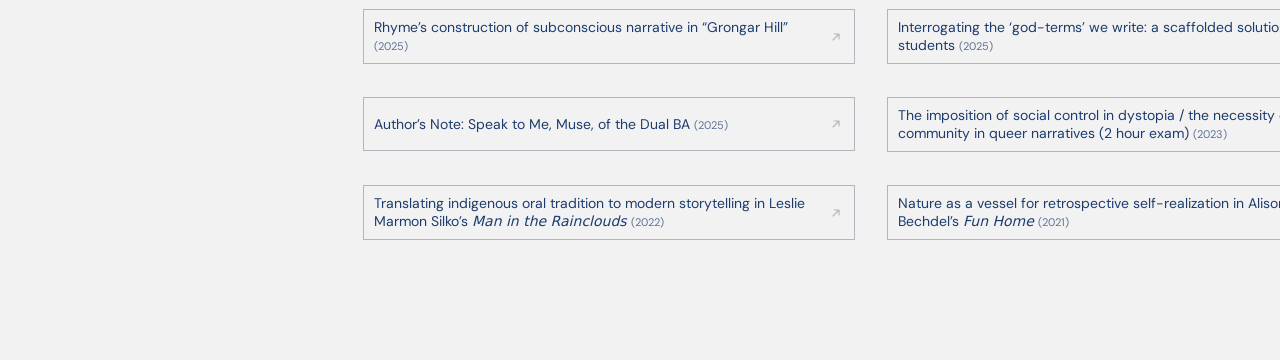
==== commit 45a46d5a: "Name links home with hover state, folder clickable on case studies, dividers between all sections, F" ====
--- a/about.html
+++ b/about.html
@@ -20,7 +20,7 @@
 
 <body class="about">
     <aside class="sidebar">
-        <a class="sidebar__name" href="index.html" aria-label="Bella Rinne — back to work">Bella Rinne</a>
+        <a class="sidebar__name" href="index.html" aria-label="Bella Rinne — home">Bella Rinne</a>
 
         <nav class="sidebar__links" aria-label="Contact">
             <a class="sidebar__link" href="https://read.cv/bellarinne" target="_blank" rel="noopener">Resume<svg class="sidebar__arrow" width="14" height="14" viewBox="0 0 14 14" aria-hidden="true"><use href="#icon-arrow"/></svg></a>
--- a/site.css
+++ b/site.css
@@ -42,6 +42,11 @@
     font-size: 32px;
     line-height: normal;
     color: var(--color-secondary);
+}
+
+.sidebar__name:hover,
+.sidebar__name:focus-visible {
+    color: var(--color-link-hover);   /* lighter on hover, like the other links */
 }
 
 .sidebar__links {
@@ -150,11 +155,11 @@
 
 .collage__polaroid {               /* polaroid (frame and photo are one image) */
     left: 182.03px;
-    bottom: 72.81px;
+    bottom: 53.5px;                /* top edge where the Figma frame has it */
     width: 88.22px;
-    height: 112.18px;
+    height: 131.49px;              /* the polaroid's own proportions, so nothing is cropped */
     --r: 5deg;
-    box-shadow: 0 4px 7.9px rgba(0, 0, 0, 0.14);
+    filter: drop-shadow(0 4px 4px rgba(0, 0, 0, 0.14));   /* follows the rounded corners */
 }
 
 .collage__photo-52 {               /* beach */
--- a/about.css
+++ b/about.css
@@ -80,7 +80,7 @@
 
 .about-hero > .about-title {
     position: absolute;
-    top: 40px;
+    top: 24.75px;              /* glyph tops line up with "Bella Rinne" */
     left: 0;
     right: 0;
 }
@@ -141,7 +141,7 @@
     position: absolute;
     z-index: 1;                    /* above the full-width heading */
     left: 49px;
-    top: 50px;
+    top: 38px;                 /* midway between the name and the heading */
     display: inline-flex;
     align-items: center;
     gap: 4px;
